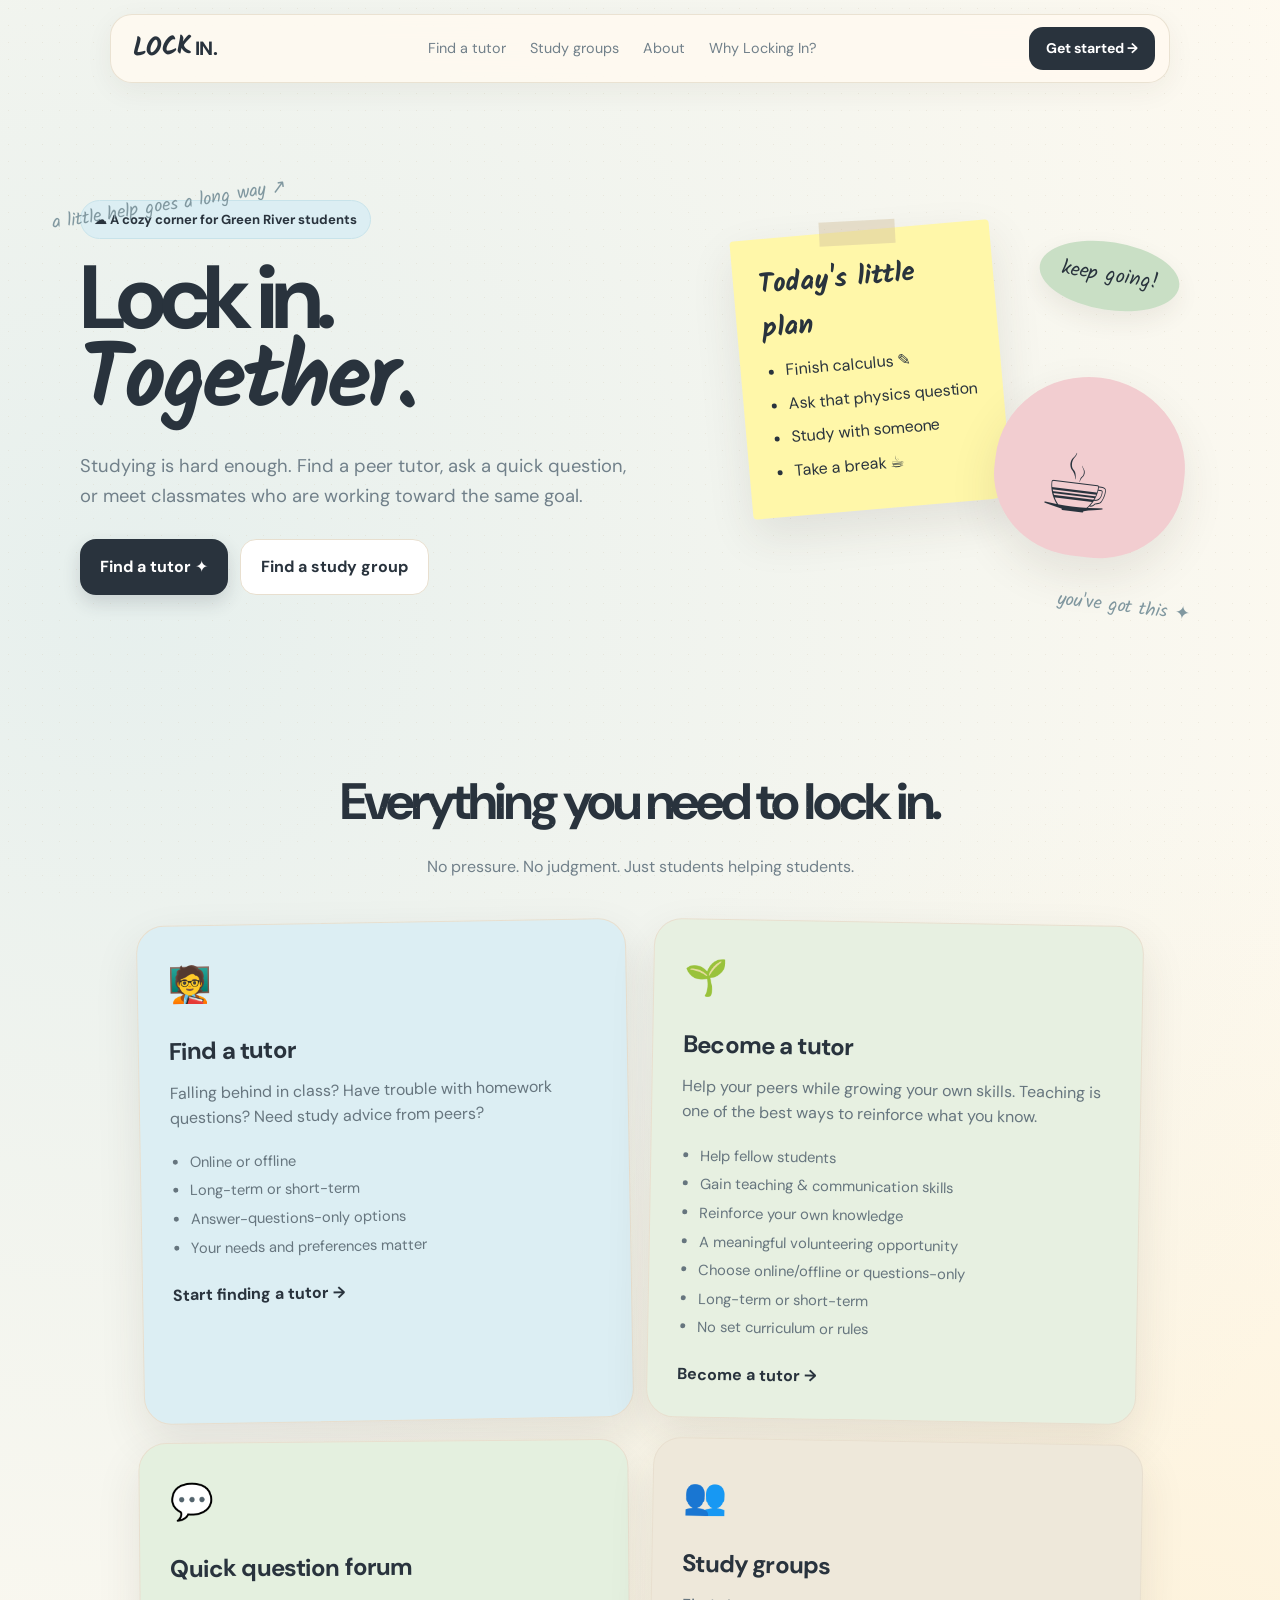
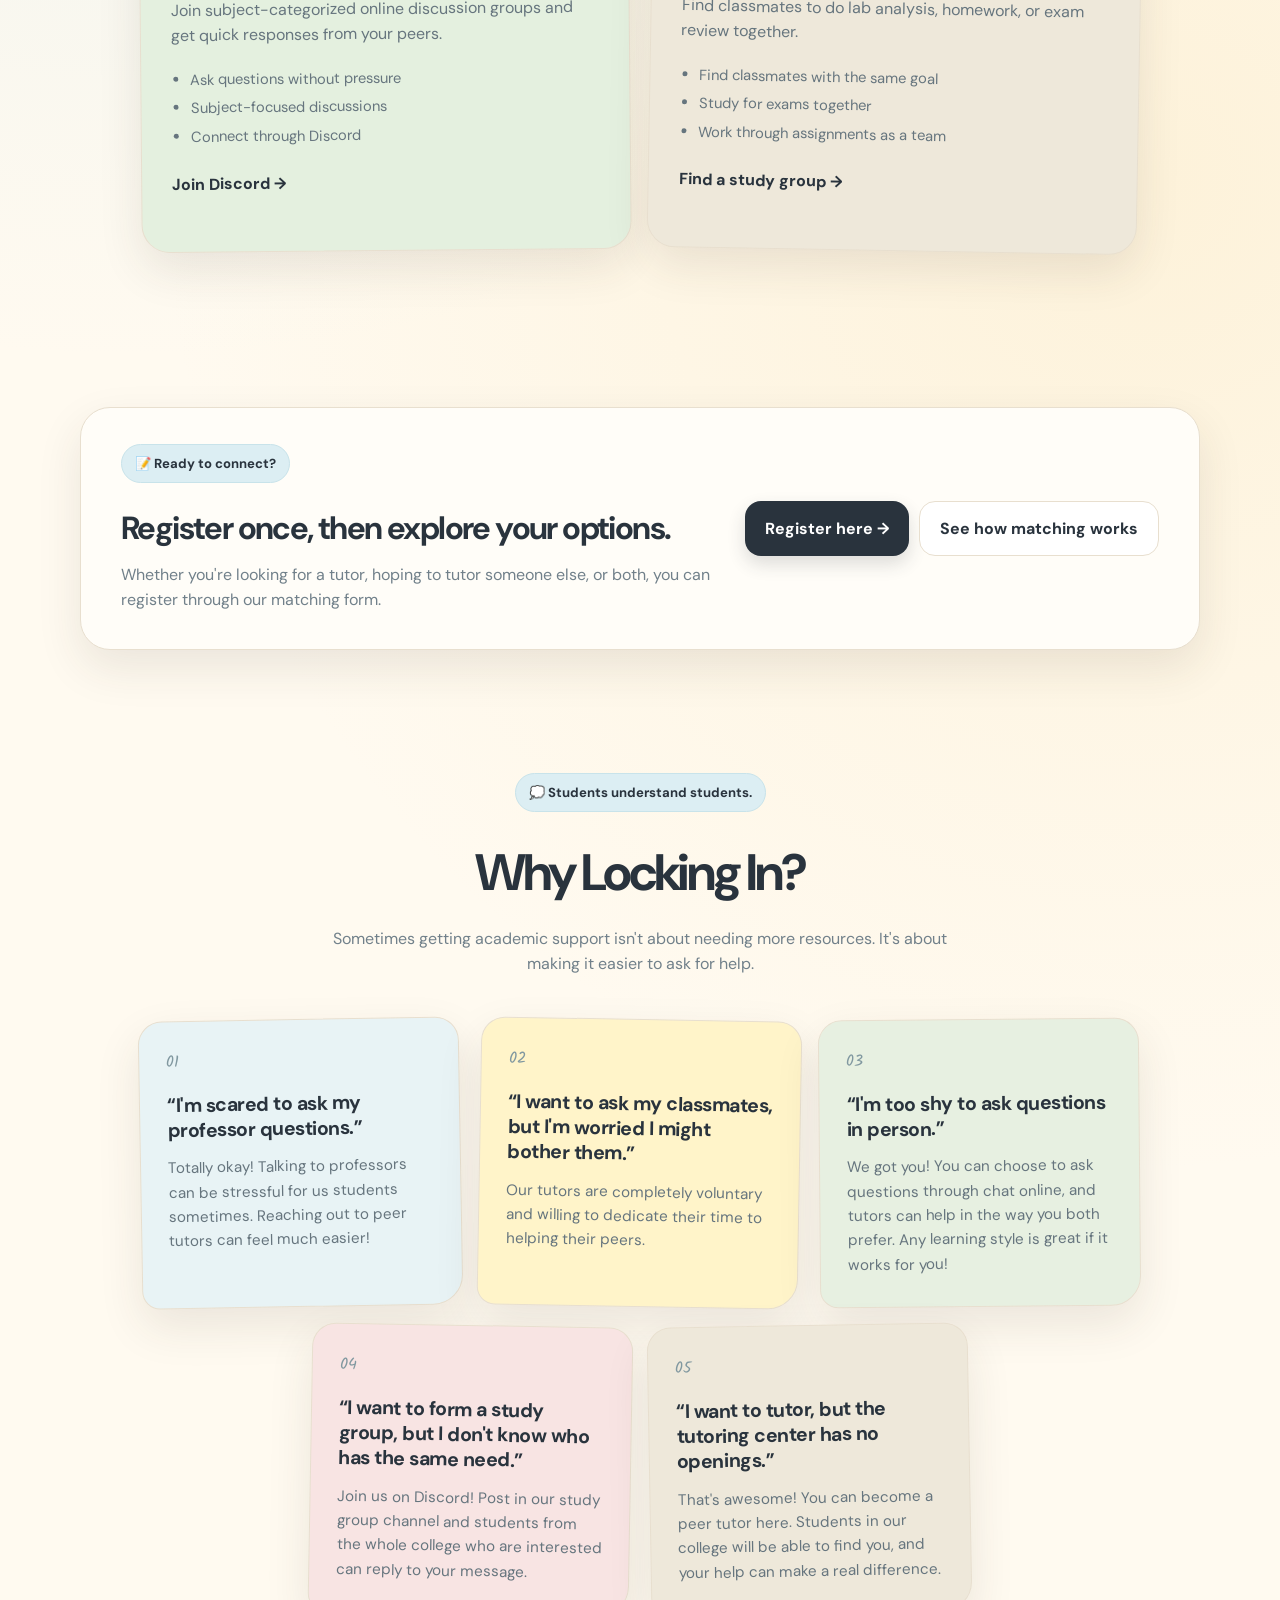
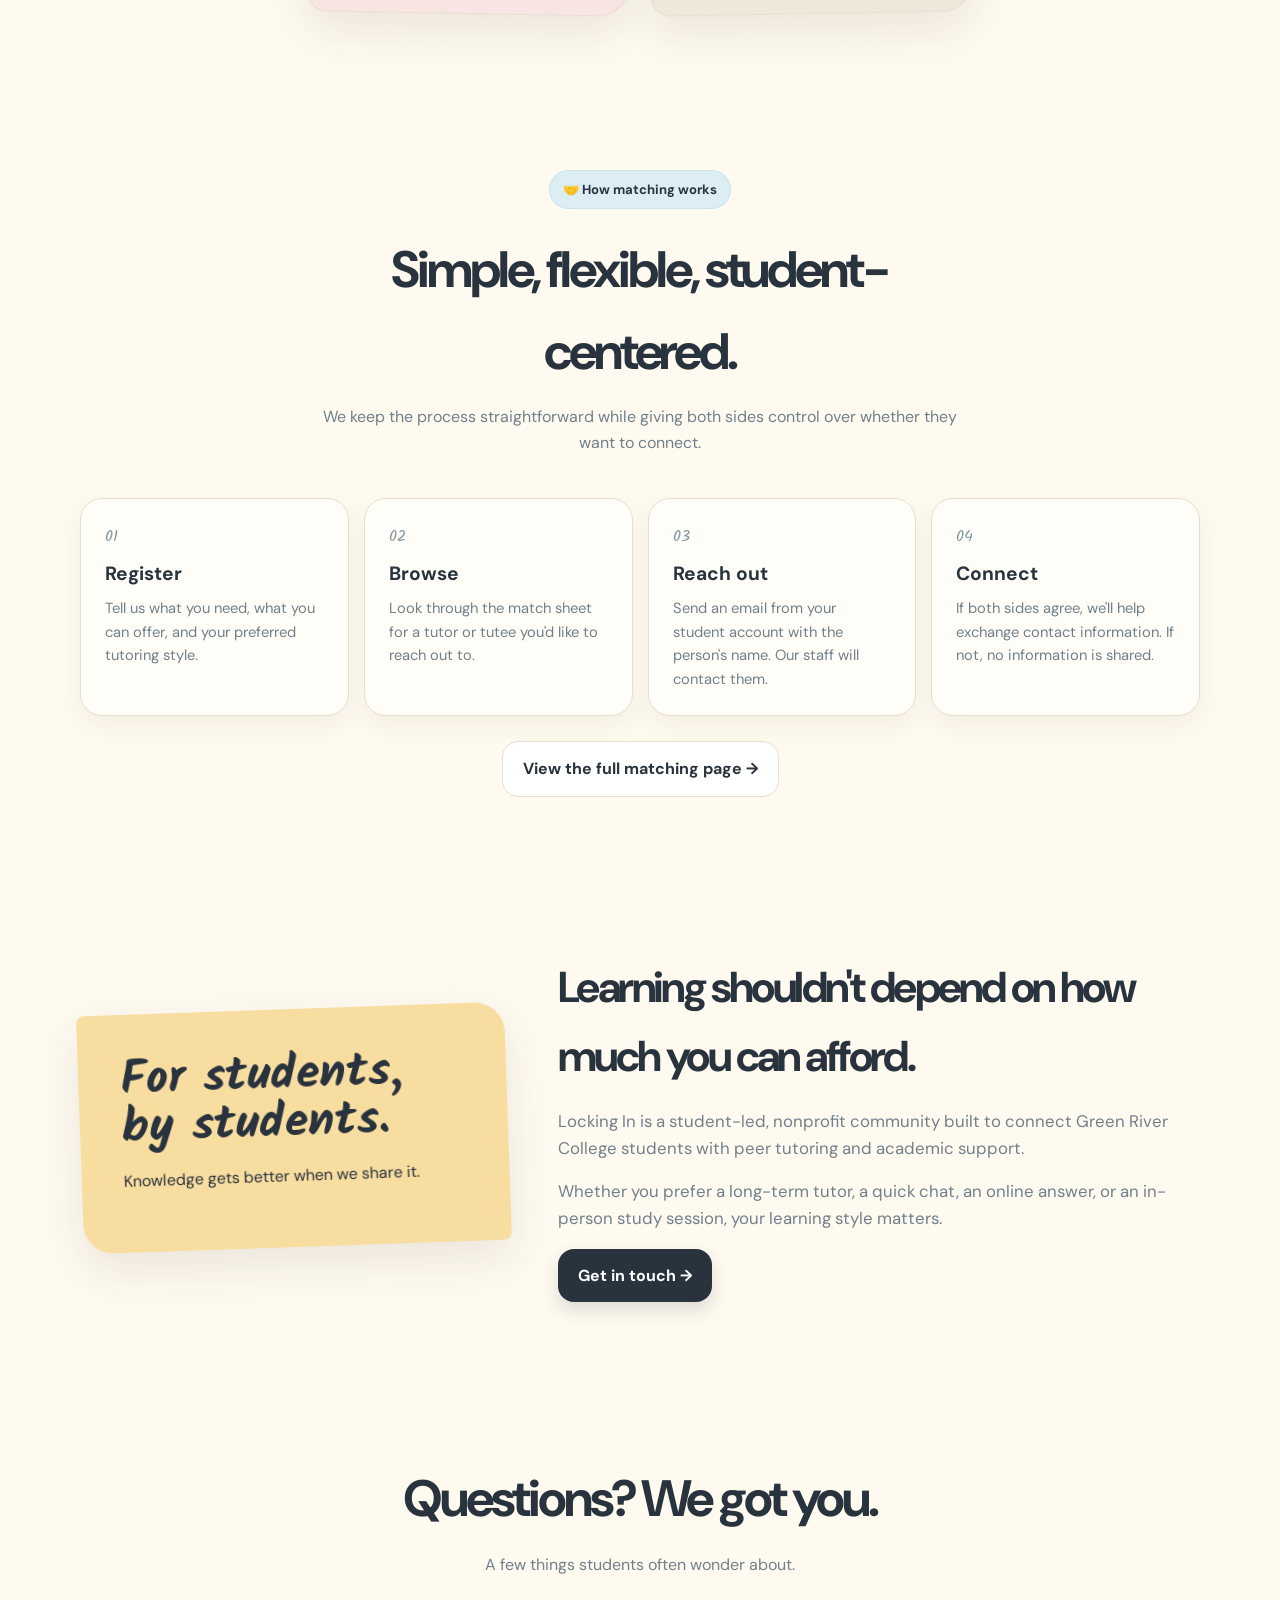
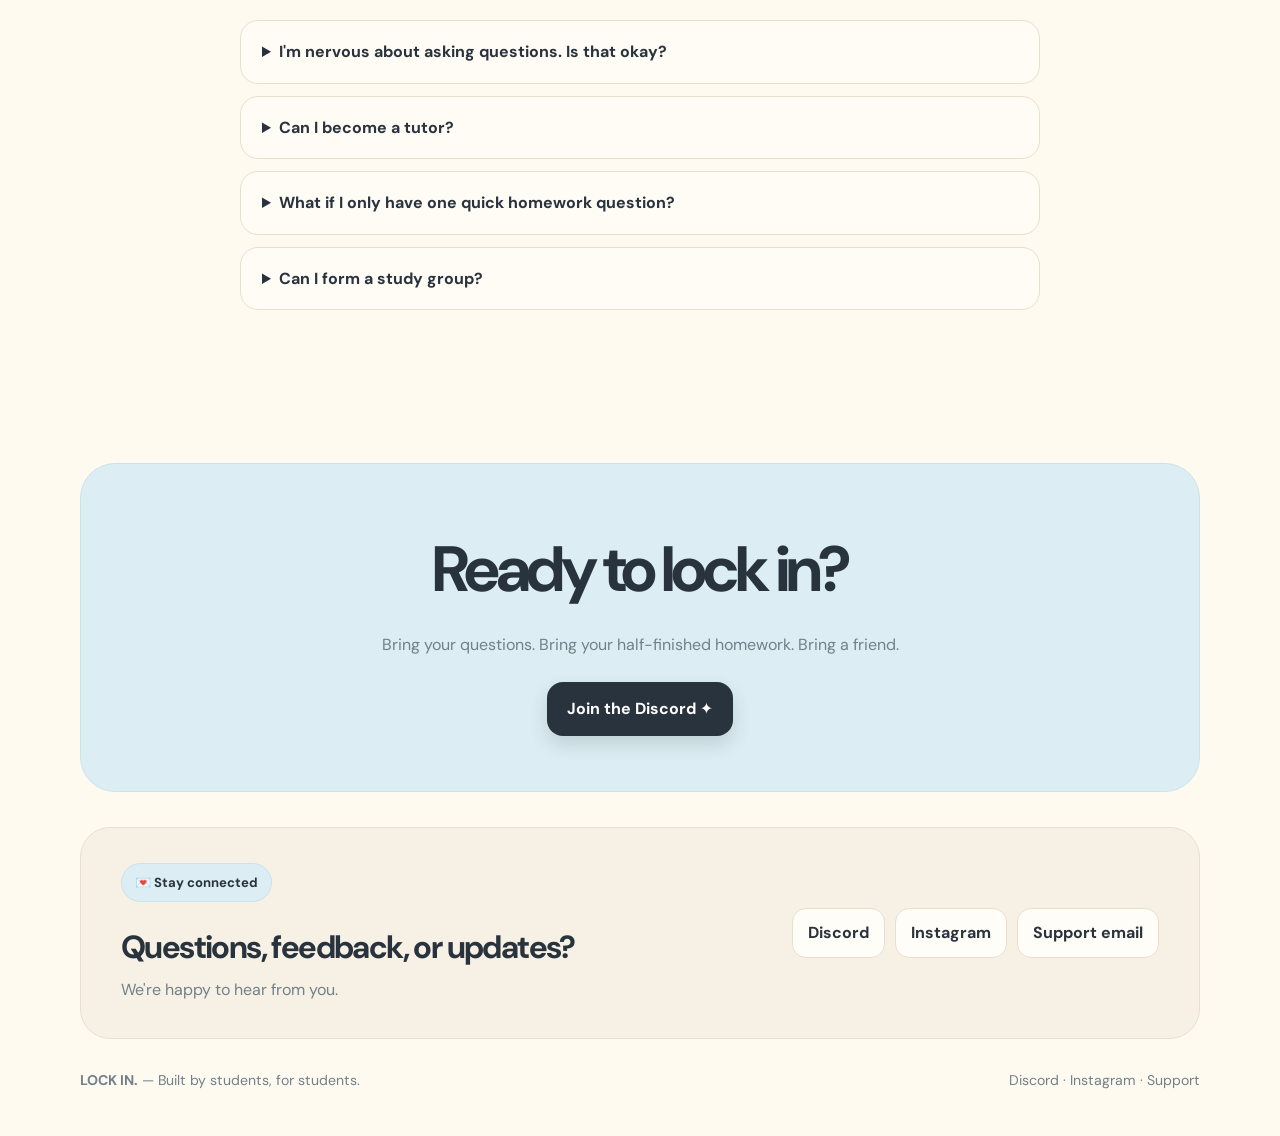
==== index.html @ 9bdd6322 "moved files to root" ====
<!DOCTYPE html>
<html lang="en">
<head>
<meta charset="UTF-8">
<meta name="viewport" content="width=device-width, initial-scale=1.0">
<title>Locking In — Cozy Study Space</title>
<style>
@import url('https://fonts.googleapis.com/css2?family=DM+Sans:wght@400;500;600;700&family=Kalam:wght@400;700&display=swap');

:root{
  --paper:#fffaf0;
  --paper2:#f7f1e5;
  --ink:#29333d;
  --muted:#71808a;
  --blue:#b9dce8;
  --blue2:#dceef3;
  --yellow:#f8dda0;
  --green:#c9dfc5;
  --pink:#f2cdd0;
  --line:#e8dfcf;
  --shadow:0 18px 45px rgba(62,53,39,.10);
  --radius:28px;
}
*{box-sizing:border-box}
html{scroll-behavior:smooth}
body{
  margin:0;
  color:var(--ink);
  font-family:"DM Sans",system-ui,sans-serif;
  background:
    radial-gradient(circle at 10% 10%,rgba(185,220,232,.35),transparent 25%),
    radial-gradient(circle at 90% 30%,rgba(248,221,160,.28),transparent 23%),
    var(--paper);
  line-height:1.6;
}
body:before{
  content:"";
  position:fixed;inset:0;pointer-events:none;opacity:.28;
  background-image:radial-gradient(#cfc3ae .7px,transparent .7px);
  background-size:17px 17px;
}
a{text-decoration:none;color:inherit}
.container{width:min(1120px,calc(100% - 40px));margin:auto}
nav{
  position:sticky;top:14px;z-index:20;
  width:min(1060px,calc(100% - 28px));margin:14px auto 0;
  padding:12px 14px 12px 22px;
  display:flex;align-items:center;justify-content:space-between;
  background:rgba(255,250,240,.86);backdrop-filter:blur(14px);
  border:1px solid rgba(232,223,207,.9);border-radius:22px;
  box-shadow:0 8px 28px rgba(62,53,39,.06);
}
.logo{font-weight:800;letter-spacing:-.04em;font-size:1.2rem}
.logo span{display:inline-block;transform:rotate(-2deg);font-family:Kalam,cursive;font-size:1.35em}
.navlinks{display:flex;gap:24px;font-size:.9rem;color:var(--muted)}
.navlinks a:hover{color:var(--ink)}
.navbtn{
  background:var(--ink);color:white;padding:10px 17px;border-radius:14px;
  font-weight:700;font-size:.88rem;
}
.hero{padding:105px 0 75px;position:relative}
.hero-grid{display:grid;grid-template-columns:1.05fr .95fr;gap:70px;align-items:center}
.kicker{
  display:inline-flex;gap:8px;align-items:center;
  padding:8px 13px;background:var(--blue2);border:1px solid #c8e3ea;
  border-radius:999px;font-size:.82rem;font-weight:700;margin-bottom:20px;
}
h1{
  margin:0;font-size:clamp(3.6rem,7vw,6.5rem);line-height:.88;
  letter-spacing:-.075em;
}
h1 .scribble{font-family:Kalam,cursive;font-weight:700;letter-spacing:-.04em}
.hero p{font-size:1.15rem;color:var(--muted);max-width:590px;margin:28px 0}
.actions{display:flex;gap:12px;flex-wrap:wrap}
.primary,.secondary{
  padding:14px 20px;border-radius:16px;font-weight:700;display:inline-flex;align-items:center;gap:8px;
}
.primary{background:var(--ink);color:white;box-shadow:0 8px 18px rgba(41,51,61,.16)}
.secondary{background:white;border:1px solid var(--line)}
.doodle{
  position:absolute;font-family:Kalam,cursive;color:#8198a0;font-size:1.15rem;
}
.d1{left:4%;top:18%;transform:rotate(-9deg)}
.d2{right:7%;bottom:10%;transform:rotate(7deg)}
.desk{position:relative;min-height:420px}
.note{
  position:absolute;padding:25px;background:#fff7a9;width:260px;
  box-shadow:var(--shadow);border-radius:4px 4px 20px 4px;
  transform:rotate(-5deg);left:8%;top:10%;
}
.note h3{font-family:Kalam,cursive;font-size:1.7rem;margin:0 0 8px}
.note ul{padding-left:20px;margin:0}
.note li{margin:8px 0}
.tape{position:absolute;width:76px;height:24px;background:rgba(210,194,157,.45);top:-10px;left:90px;transform:rotate(2deg)}
.coffee{
  position:absolute;right:3%;bottom:12%;width:190px;height:180px;
  background:var(--pink);border-radius:50% 50% 45% 45%;
  transform:rotate(7deg);box-shadow:var(--shadow);
}
.coffee:before{content:"☕";position:absolute;font-size:5rem;left:48px;top:45px}
.sticker{
  position:absolute;right:4%;top:13%;background:var(--green);
  padding:18px 22px;border-radius:50%;font-family:Kalam,cursive;font-size:1.25rem;
  transform:rotate(9deg);box-shadow:0 10px 25px rgba(62,53,39,.08)
}
.section{padding:78px 0}
.section-head{text-align:center;max-width:650px;margin:0 auto 42px}
.section-head h2{font-size:clamp(2.2rem,4vw,3.4rem);letter-spacing:-.06em;margin:0 0 12px}
.section-head p{color:var(--muted);margin:0}
.cards{display:grid;grid-template-columns:repeat(3,1fr);gap:20px}
.card{
  padding:30px;min-height:280px;border:1px solid var(--line);
  border-radius:var(--radius);box-shadow:var(--shadow);
  transition:.25s transform,.25s box-shadow;background:#fffdf8;
  position:relative;overflow:hidden;
}
.card:hover{transform:translateY(-7px) rotate(-.4deg);box-shadow:0 25px 55px rgba(62,53,39,.14)}
.card:nth-child(1){background:var(--blue2);transform:rotate(-1deg)}
.card:nth-child(2){background:#fff4c9;transform:rotate(1deg)}
.card:nth-child(3){background:#e4f0df;transform:rotate(-.5deg)}
.icon{font-size:2.2rem;margin-bottom:20px}
.card h3{font-size:1.5rem;margin:0 0 9px;letter-spacing:-.035em}
.card p{color:#66757e;margin:0 0 20px}
.card a{font-weight:700}
.question{
  background:#fffdf8;border:1px solid var(--line);border-radius:30px;
  padding:42px;box-shadow:var(--shadow);position:relative;
}
.question:after{
  content:"";position:absolute;right:35px;top:-18px;width:105px;height:34px;
  background:rgba(210,194,157,.45);transform:rotate(6deg)
}
.question h2{font-size:2.2rem;letter-spacing:-.05em;margin:0 0 8px}
.question p{color:var(--muted)}
.inputrow{display:flex;gap:10px;margin-top:24px}
.inputrow input{
  flex:1;border:1px solid var(--line);border-radius:15px;padding:15px 17px;
  font:inherit;background:#fffaf0;outline:none;
}
.inputrow input:focus{border-color:#a9cbd5}
.inputrow button{border:0;border-radius:15px;padding:0 20px;background:var(--ink);color:white;font-weight:700;font:inherit}
.about{display:grid;grid-template-columns:.8fr 1.2fr;gap:50px;align-items:center}
.about-paper{
  background:var(--yellow);padding:42px;border-radius:8px 30px 8px 30px;
  transform:rotate(-2deg);box-shadow:var(--shadow)
}
.about-paper h2{font-family:Kalam,cursive;font-size:3rem;line-height:1;margin:0 0 16px}
.about-text h2{font-size:2.7rem;letter-spacing:-.06em;margin:0 0 16px}
.about-text p{color:var(--muted);font-size:1.05rem}
.faq{display:grid;gap:12px;max-width:800px;margin:auto}
details{
  background:rgba(255,253,248,.8);border:1px solid var(--line);border-radius:18px;padding:18px 21px;
}
summary{cursor:pointer;font-weight:700}
details p{color:var(--muted);margin:12px 0 2px}
.cta{
  margin:75px auto 35px;padding:55px 30px;text-align:center;
  background:var(--blue2);border:1px solid #c8e3ea;border-radius:35px;
  position:relative;overflow:hidden;
}
.cta h2{font-size:clamp(2.4rem,5vw,4rem);letter-spacing:-.065em;margin:0 0 10px}
.cta p{color:var(--muted);margin:0 auto 25px}
footer{padding:30px 0 45px;color:var(--muted);font-size:.88rem;display:flex;justify-content:space-between}
@media(max-width:800px){
  .navlinks{display:none}.hero{padding-top:70px}.hero-grid,.about{grid-template-columns:1fr;gap:35px}
  .desk{min-height:350px}.cards{grid-template-columns:1fr}.section{padding:55px 0}
  .inputrow{flex-direction:column}.inputrow button{height:50px}
  footer{flex-direction:column;gap:10px}
}
</style>

<style id="why-locking-in-styles">
.why-section{padding-top:45px}
.why-grid{
  display:grid;
  grid-template-columns:repeat(6,1fr);
  gap:18px;
  max-width:1000px;
  margin:auto;
}
.why-card{
  grid-column:span 2;
  position:relative;
  padding:28px 27px 30px;
  min-height:245px;
  background:#fffdf8;
  border:1px solid var(--line);
  border-radius:24px 24px 30px 18px;
  box-shadow:var(--shadow);
  transition:transform .25s ease,box-shadow .25s ease;
}
.why-card:nth-child(1){background:#e8f3f5;transform:rotate(-1deg)}
.why-card:nth-child(2){background:#fff4c9;transform:rotate(1deg)}
.why-card:nth-child(3){background:#e7f0e1;transform:rotate(-.5deg)}
.why-card:nth-child(4){
  grid-column:2 / span 2;
  background:#f8e4e3;
  transform:rotate(1deg)
}
.why-card:nth-child(5){
  background:#eee8da;
  transform:rotate(-1deg)
}
.why-card:hover{
  transform:translateY(-7px) rotate(0deg);
  box-shadow:0 25px 55px rgba(62,53,39,.14);
}
.why-number{
  font-family:Kalam,cursive;
  color:#8198a0;
  font-size:1rem;
  margin-bottom:17px;
}
.why-card h3{
  font-size:1.22rem;
  line-height:1.3;
  letter-spacing:-.025em;
  margin:0 0 13px;
}
.why-card p{
  color:#66757e;
  margin:0;
  font-size:.95rem;
}
@media(max-width:800px){
  .why-grid{display:grid;grid-template-columns:1fr}
  .why-card,.why-card:nth-child(4),.why-card:nth-child(5){
    grid-column:auto;
  }
}
</style>


<style id="expanded-locking-in-styles">
.functions-grid{grid-template-columns:repeat(2,1fr);max-width:1000px;margin:auto}
.functions-grid .card{min-height:410px}
.functions-grid .card:nth-child(4){background:#eee8da;transform:rotate(1deg)}
.functions-grid .card:nth-child(4):hover{transform:translateY(-7px) rotate(0deg)}
.tutor-card{background:#e7f0e1!important}
.mini-list{padding-left:19px;margin:0 0 22px;color:#66757e;font-size:.92rem}
.mini-list li{margin:5px 0}
.registration-card{
  display:flex;align-items:center;justify-content:space-between;gap:35px;
  padding:36px 40px;background:#fffdf8;border:1px solid var(--line);
  border-radius:30px;box-shadow:var(--shadow)
}
.registration-card h2{font-size:2rem;letter-spacing:-.05em;margin:0 0 7px}
.registration-card p{color:var(--muted);margin:0;max-width:620px}
.registration-actions{display:flex;gap:10px;flex-wrap:wrap;flex-shrink:0}
.process-grid{display:grid;grid-template-columns:repeat(4,1fr);gap:15px}
.process-step{
  background:#fffdf8;border:1px solid var(--line);border-radius:22px;
  padding:24px;box-shadow:0 10px 25px rgba(62,53,39,.06)
}
.process-step span{font-family:Kalam,cursive;color:#8198a0}
.process-step h3{margin:10px 0 7px;font-size:1.2rem}
.process-step p{margin:0;color:var(--muted);font-size:.92rem}
.process-link{text-align:center;margin-top:25px}
.contact-strip{
  display:flex;align-items:center;justify-content:space-between;gap:25px;
  padding:35px 40px;background:#f7f1e5;border:1px solid var(--line);
  border-radius:30px
}
.contact-strip h2{margin:0 0 4px;font-size:2rem;letter-spacing:-.05em}
.contact-strip p{margin:0;color:var(--muted)}
.contact-links{display:flex;gap:10px;flex-wrap:wrap}
.contact-links a{
  padding:11px 15px;border:1px solid var(--line);border-radius:14px;
  background:#fffdf8;font-weight:700
}
footer a:hover,.contact-links a:hover{color:#587681}
@media(max-width:800px){
  .functions-grid{grid-template-columns:1fr}
  .registration-card,.contact-strip{flex-direction:column;align-items:flex-start}
  .process-grid{grid-template-columns:1fr 1fr}
}
@media(max-width:520px){
  .process-grid{grid-template-columns:1fr}
}
</style>

</head>
<body>

<nav>
  <a class="logo" href="#"><span>LOCK</span> IN.</a>
  <div class="navlinks">
    <a href="match_new.html">Find a tutor</a>
    <a href="#groups">Study groups</a>
    <a href="#about">About</a>
    <a href="#why">Why Locking In?</a>
  </div>
  <a class="navbtn" href="#start">Get started →</a>
</nav>

<main>
<section class="hero">
  <span class="doodle d1">a little help goes a long way ↗</span>
  <span class="doodle d2">you've got this ✦</span>
  <div class="container hero-grid">
    <div>
      <div class="kicker">☁️ A cozy corner for Green River students</div>
      <h1>Lock in.<br><span class="scribble">Together.</span></h1>
      <p>Studying is hard enough. Find a peer tutor, ask a quick question, or meet classmates who are working toward the same goal.</p>
      <div class="actions" id="start">
        <a class="primary" href="#find">Find a tutor ✦</a>
        <a class="secondary" href="#groups">Find a study group</a>
      </div>
    </div>
    <div class="desk" aria-hidden="true">
      <div class="note">
        <div class="tape"></div>
        <h3>Today's little plan</h3>
        <ul>
          <li>Finish calculus ✎</li>
          <li>Ask that physics question</li>
          <li>Study with someone</li>
          <li>Take a break ☕</li>
        </ul>
      </div>
      <div class="sticker">keep going!</div>
      <div class="coffee"></div>
    </div>
  </div>
</section>

<section class="section" id="find">
  <div class="container">
    <div class="section-head">
      <h2>Everything you need to <span class="scribble">lock in.</span></h2>
      <p>No pressure. No judgment. Just students helping students.</p>
    </div>
    <div class="cards functions-grid">
      <article class="card">
        <div class="icon">🧑‍🏫</div>
        <h3>Find a tutor</h3>
        <p>Falling behind in class? Have trouble with homework questions? Need study advice from peers?</p>
        <ul class="mini-list">
          <li>Online or offline</li>
          <li>Long-term or short-term</li>
          <li>Answer-questions-only options</li>
          <li>Your needs and preferences matter</li>
        </ul>
        <a href="match_new.html">Start finding a tutor →</a>
      </article>

      <article class="card tutor-card">
        <div class="icon">🌱</div>
        <h3>Become a tutor</h3>
        <p>Help your peers while growing your own skills. Teaching is one of the best ways to reinforce what you know.</p>
        <ul class="mini-list">
          <li>Help fellow students</li>
          <li>Gain teaching & communication skills</li>
          <li>Reinforce your own knowledge</li>
          <li>A meaningful volunteering opportunity</li>
          <li>Choose online/offline or questions-only</li>
          <li>Long-term or short-term</li>
          <li>No set curriculum or rules</li>
        </ul>
        <a href="match_new.html">Become a tutor →</a>
      </article>

      <article class="card" id="forum">
        <div class="icon">💬</div>
        <h3>Quick question forum</h3>
        <p>Join subject-categorized online discussion groups and get quick responses from your peers.</p>
        <ul class="mini-list">
          <li>Ask questions without pressure</li>
          <li>Subject-focused discussions</li>
          <li>Connect through Discord</li>
        </ul>
        <a href="https://discord.gg/nTNX9pep7" target="_blank" rel="noopener noreferrer">Join Discord →</a>
      </article>

      <article class="card" id="groups">
        <div class="icon">👥</div>
        <h3>Study groups</h3>
        <p>Find classmates to do lab analysis, homework, or exam review together.</p>
        <ul class="mini-list">
          <li>Find classmates with the same goal</li>
          <li>Study for exams together</li>
          <li>Work through assignments as a team</li>
        </ul>
        <a href="https://discord.gg/nTNX9pep7" target="_blank" rel="noopener noreferrer">Find a study group →</a>
      </article>
    </div>
  </div>
</section>

<section class="section registration-section">
  <div class="container">
    <div class="registration-card">
      <div>
        <div class="kicker">📝 Ready to connect?</div>
        <h2>Register once, then explore your options.</h2>
        <p>Whether you're looking for a tutor, hoping to tutor someone else, or both, you can register through our matching form.</p>
      </div>
      <div class="registration-actions">
        <a class="primary" href="https://docs.google.com/forms/d/e/1FAIpQLSfHyDLLz7OoxUFqZuZju-emJJpOAn-7ZxkcCAtawxsUZliJYw/viewform?usp=header" target="_blank" rel="noopener noreferrer">Register here →</a>
        <a class="secondary" href="match_new.html">See how matching works</a>
      </div>
    </div>
  </div>
</section>

<section class="section why-section" id="why">
  <div class="container">
    <div class="section-head">
      <div class="kicker">💭 Students understand students.</div>
      <h2>Why <span class="scribble">Locking In?</span></h2>
      <p>Sometimes getting academic support isn't about needing more resources. It's about making it easier to ask for help.</p>
    </div>

    <div class="why-grid">
      <article class="why-card">
        <div class="why-number">01</div>
        <h3>“I'm scared to ask my professor questions.”</h3>
        <p>Totally okay! Talking to professors can be stressful for us students sometimes. Reaching out to peer tutors can feel much easier!</p>
      </article>

      <article class="why-card">
        <div class="why-number">02</div>
        <h3>“I want to ask my classmates, but I'm worried I might bother them.”</h3>
        <p>Our tutors are completely voluntary and willing to dedicate their time to helping their peers.</p>
      </article>

      <article class="why-card">
        <div class="why-number">03</div>
        <h3>“I'm too shy to ask questions in person.”</h3>
        <p>We got you! You can choose to ask questions through chat online, and tutors can help in the way you both prefer. Any learning style is great if it works for you!</p>
      </article>

      <article class="why-card">
        <div class="why-number">04</div>
        <h3>“I want to form a study group, but I don't know who has the same need.”</h3>
        <p>Join us on Discord! Post in our study group channel and students from the whole college who are interested can reply to your message.</p>
      </article>

      <article class="why-card">
        <div class="why-number">05</div>
        <h3>“I want to tutor, but the tutoring center has no openings.”</h3>
        <p>That's awesome! You can become a peer tutor here. Students in our college will be able to find you, and your help can make a real difference.</p>
      </article>
    </div>
  </div>
</section>

<section class="section process-section" id="matching">
  <div class="container">
    <div class="section-head">
      <div class="kicker">🤝 How matching works</div>
      <h2>Simple, flexible, student-centered.</h2>
      <p>We keep the process straightforward while giving both sides control over whether they want to connect.</p>
    </div>
    <div class="process-grid">
      <div class="process-step"><span>01</span><h3>Register</h3><p>Tell us what you need, what you can offer, and your preferred tutoring style.</p></div>
      <div class="process-step"><span>02</span><h3>Browse</h3><p>Look through the match sheet for a tutor or tutee you'd like to reach out to.</p></div>
      <div class="process-step"><span>03</span><h3>Reach out</h3><p>Send an email from your student account with the person's name. Our staff will contact them.</p></div>
      <div class="process-step"><span>04</span><h3>Connect</h3><p>If both sides agree, we'll help exchange contact information. If not, no information is shared.</p></div>
    </div>
    <div class="process-link"><a class="secondary" href="match_new.html">View the full matching page →</a></div>
  </div>
</section>

<section class="section" id="about">
  <div class="container about">
    <div class="about-paper">
      <h2>For students,<br>by students.</h2>
      <p>Knowledge gets better when we share it.</p>
    </div>
    <div class="about-text">
      <h2>Learning shouldn't depend on how much you can afford.</h2>
      <p>Locking In is a student-led, nonprofit community built to connect Green River College students with peer tutoring and academic support.</p>
      <p>Whether you prefer a long-term tutor, a quick chat, an online answer, or an in-person study session, your learning style matters.</p>
      <a class="primary" href="#contact">Get in touch →</a>
    </div>
  </div>
</section>

<section class="section" id="faq">
  <div class="container">
    <div class="section-head">
      <h2>Questions? We got you.</h2>
      <p>A few things students often wonder about.</p>
    </div>
    <div class="faq">
      <details><summary>I'm nervous about asking questions. Is that okay?</summary><p>Absolutely. You can choose the format that feels comfortable, including asking questions online.</p></details>
      <details><summary>Can I become a tutor?</summary><p>Yes! Peer tutoring is a great way to reinforce your own knowledge while helping another student.</p></details>
      <details><summary>What if I only have one quick homework question?</summary><p>That's exactly what the quick-question community is for. You don't need to commit to a long-term tutoring arrangement.</p></details>
      <details><summary>Can I form a study group?</summary><p>Yes. Join the community, post what you're studying, and find classmates who want to work together.</p></details>
    </div>
  </div>
</section>

<section class="container">
  <div class="cta">
    <h2>Ready to lock in?</h2>
    <p>Bring your questions. Bring your half-finished homework. Bring a friend.</p>
    <a class="primary" href="https://discord.gg/nTNX9pep7" target="_blank" rel="noopener noreferrer">Join the Discord ✦</a>
  </div>
</section>
</main>

<section class="container" id="contact">
  <div class="contact-strip">
    <div>
      <div class="kicker">💌 Stay connected</div>
      <h2>Questions, feedback, or updates?</h2>
      <p>We're happy to hear from you.</p>
    </div>
    <div class="contact-links">
      <a href="https://discord.gg/nTNX9pep7" target="_blank" rel="noopener noreferrer">Discord</a>
      <a href="https://www.instagram.com/lockingin.grc?igsh=MWtwNnF1YmJ5eG1uag%3D%3D&utm_source=qr" target="_blank" rel="noopener noreferrer">Instagram</a>
      <a href="mailto:wang.ziqi@student.greenriver.edu">Support email</a>
    </div>
  </div>
</section>

<footer class="container">
  <div><strong>LOCK IN.</strong> — Built by students, for students.</div>
  <div>
    <a href="https://discord.gg/nTNX9pep7" target="_blank" rel="noopener noreferrer">Discord</a>
    · <a href="https://www.instagram.com/lockingin.grc?igsh=MWtwNnF1YmJ5eG1uag%3D%3D&utm_source=qr" target="_blank" rel="noopener noreferrer">Instagram</a>
    · <a href="mailto:wang.ziqi@student.greenriver.edu">Support</a>
  </div>
</footer>

</body>
</html>
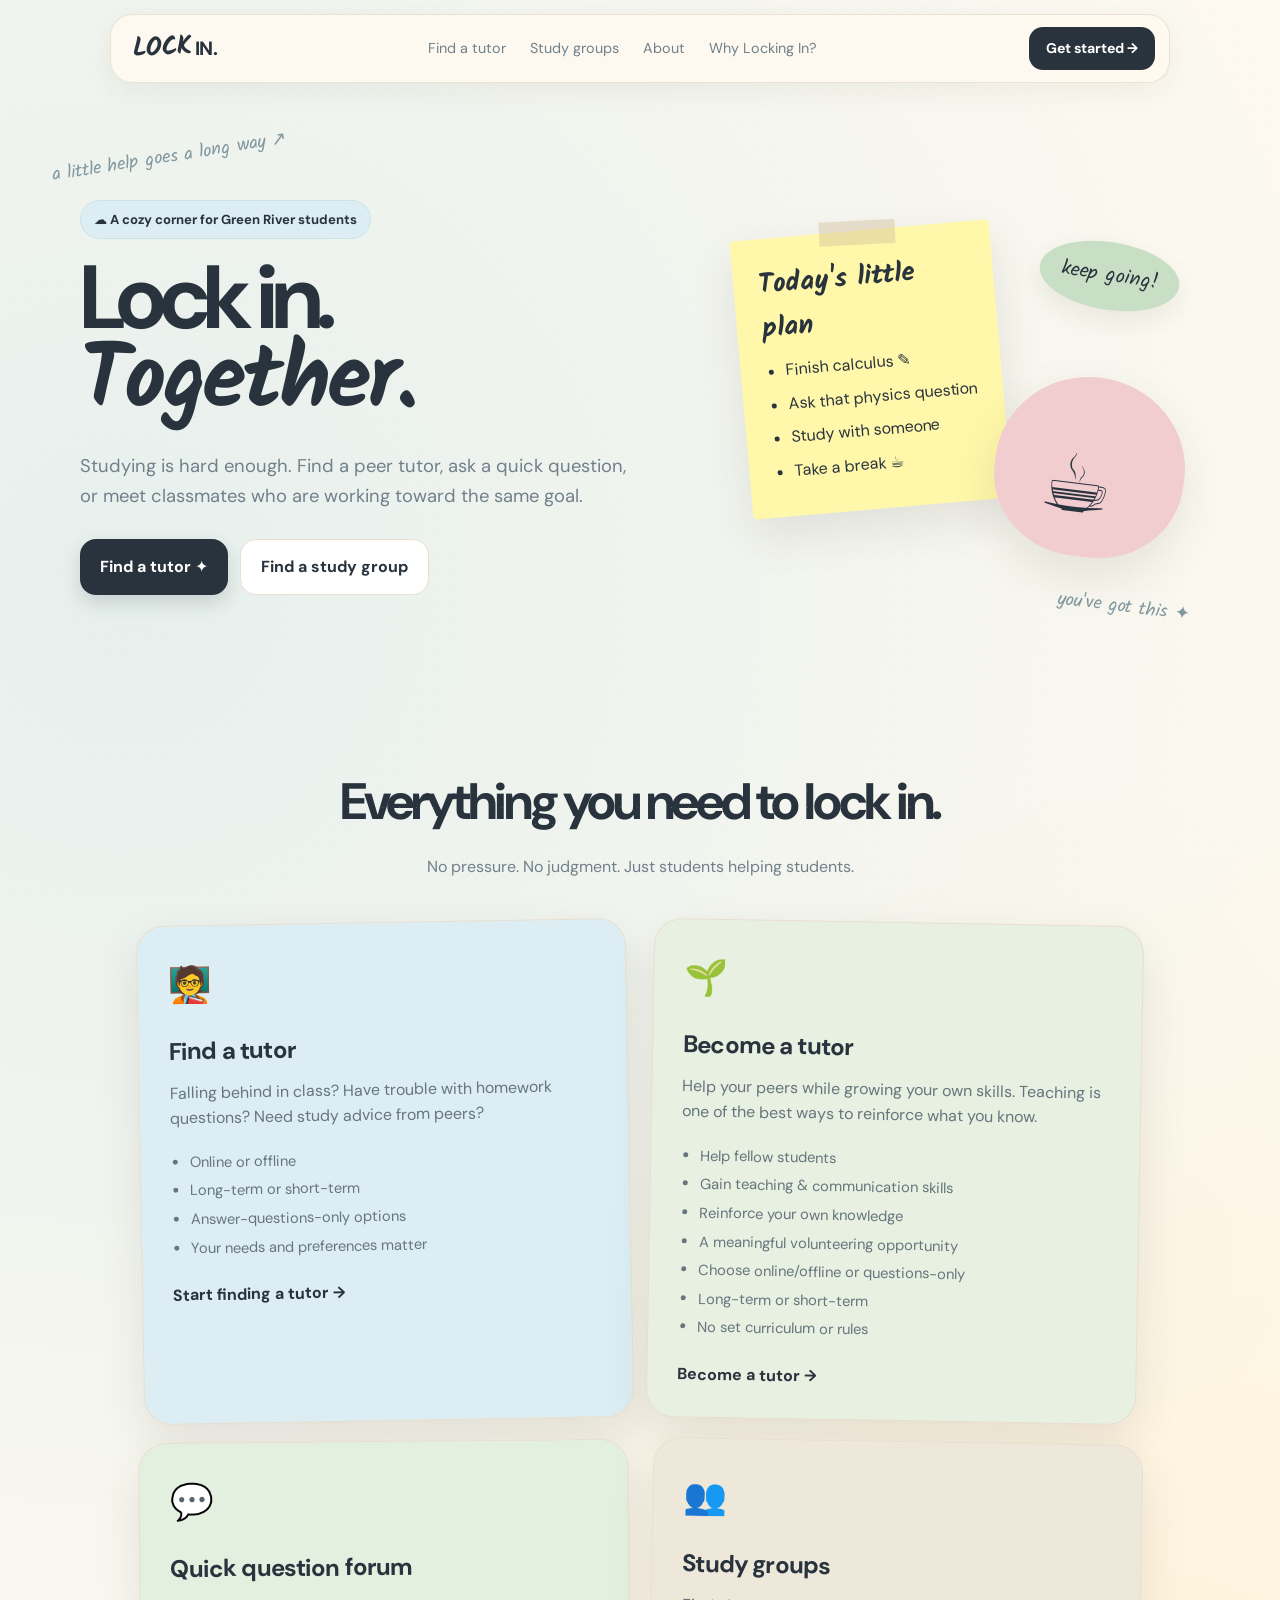
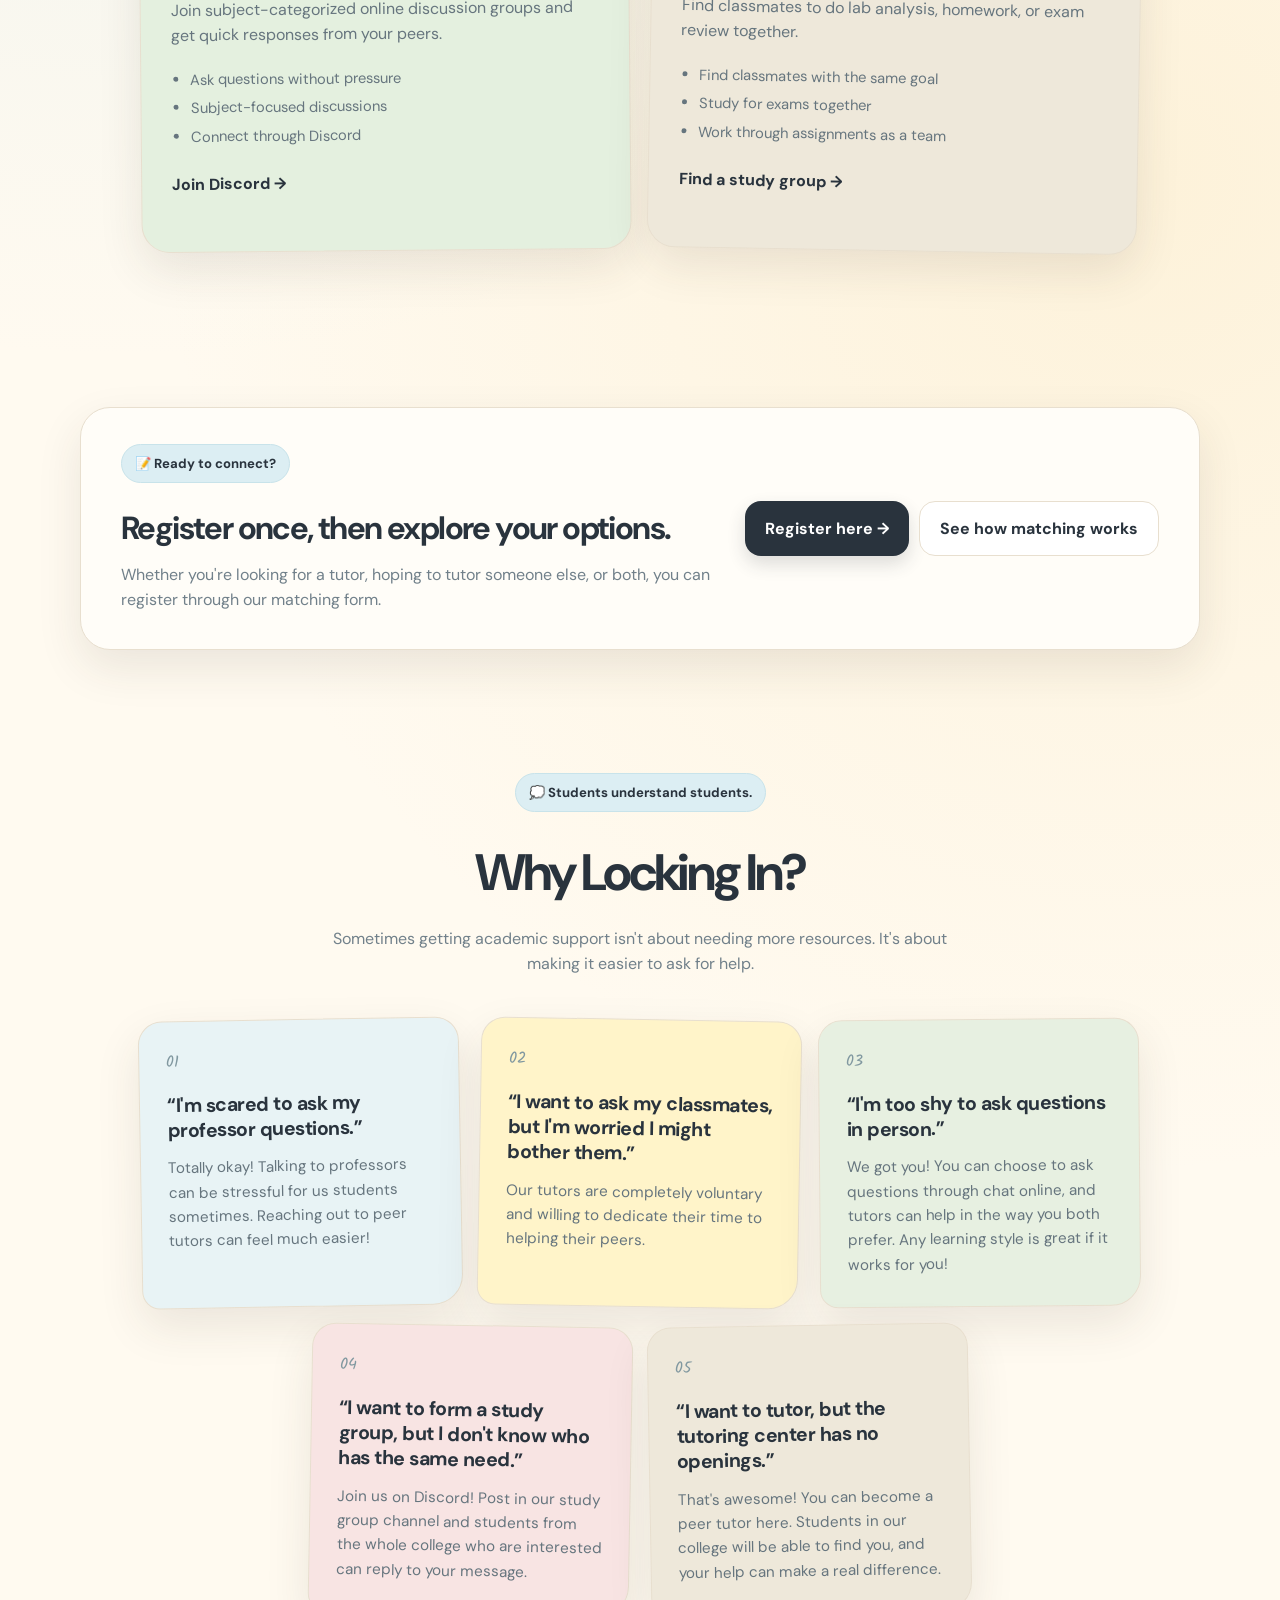
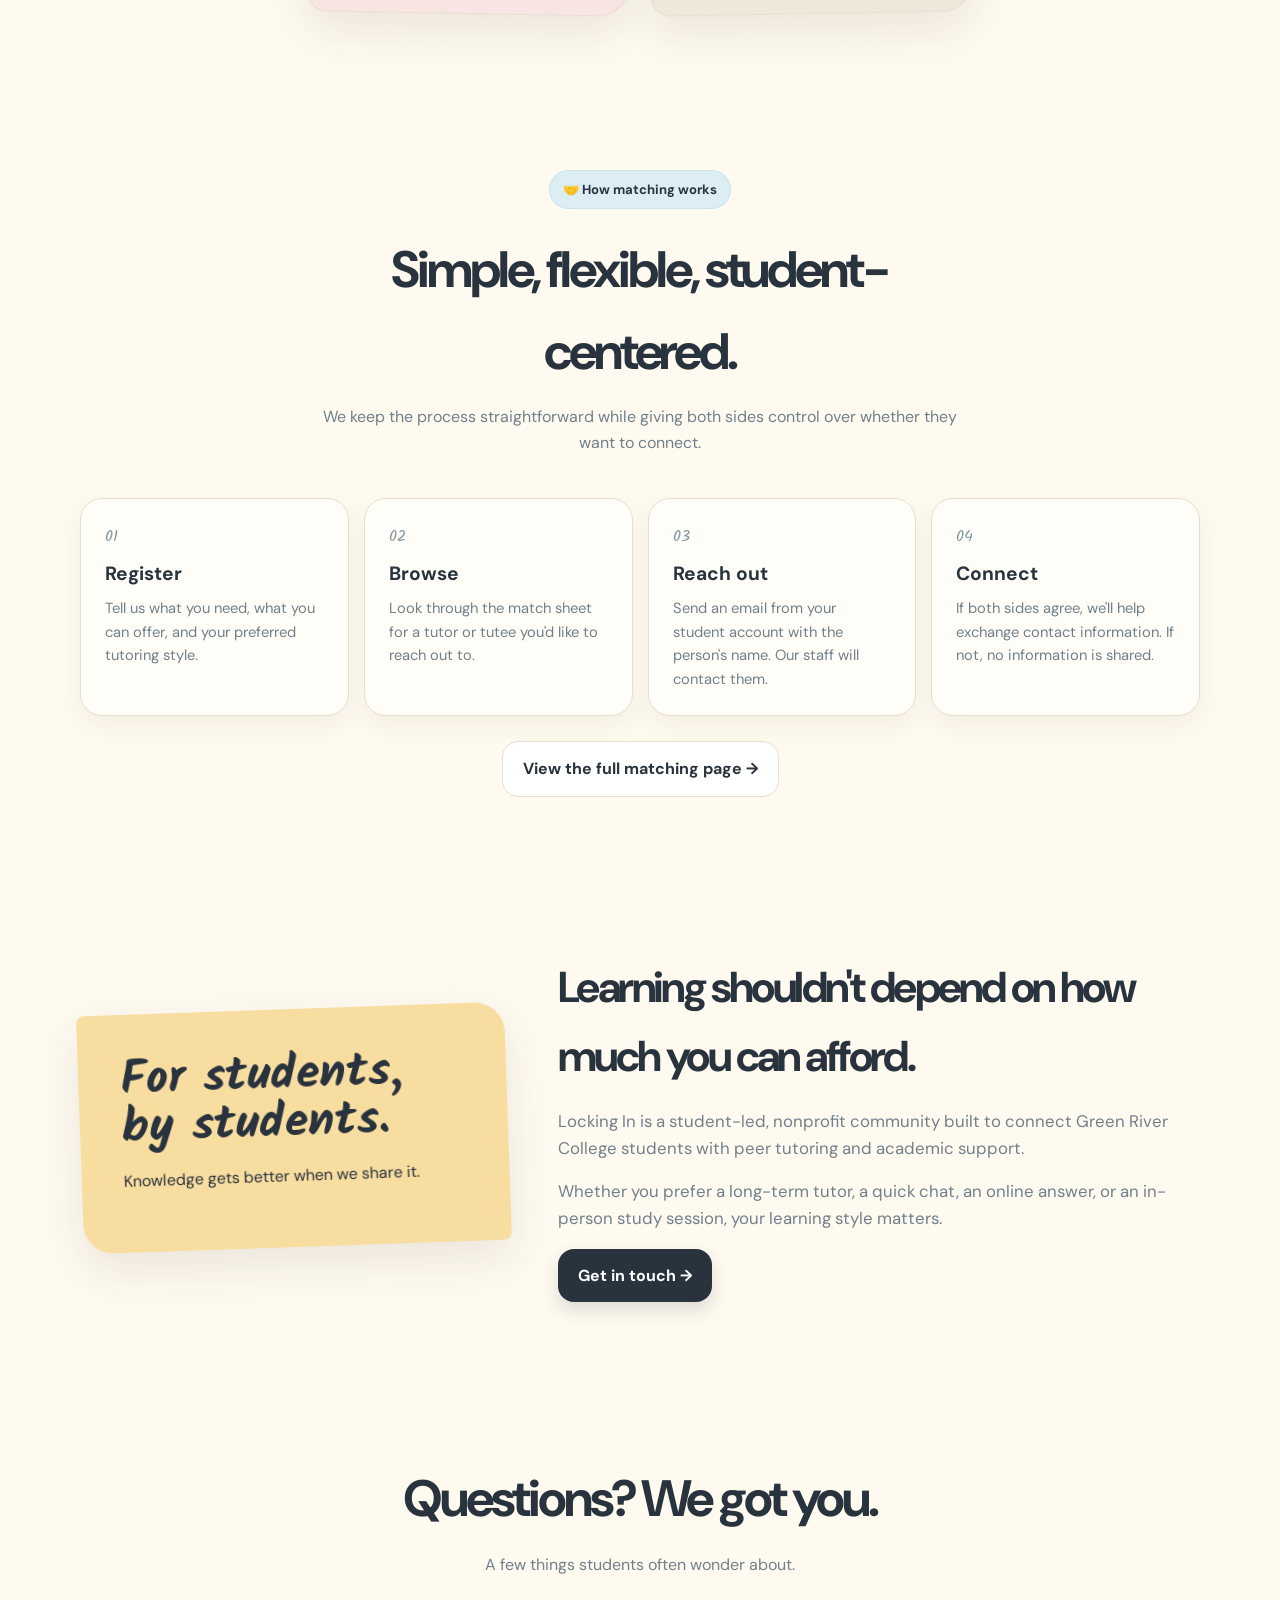
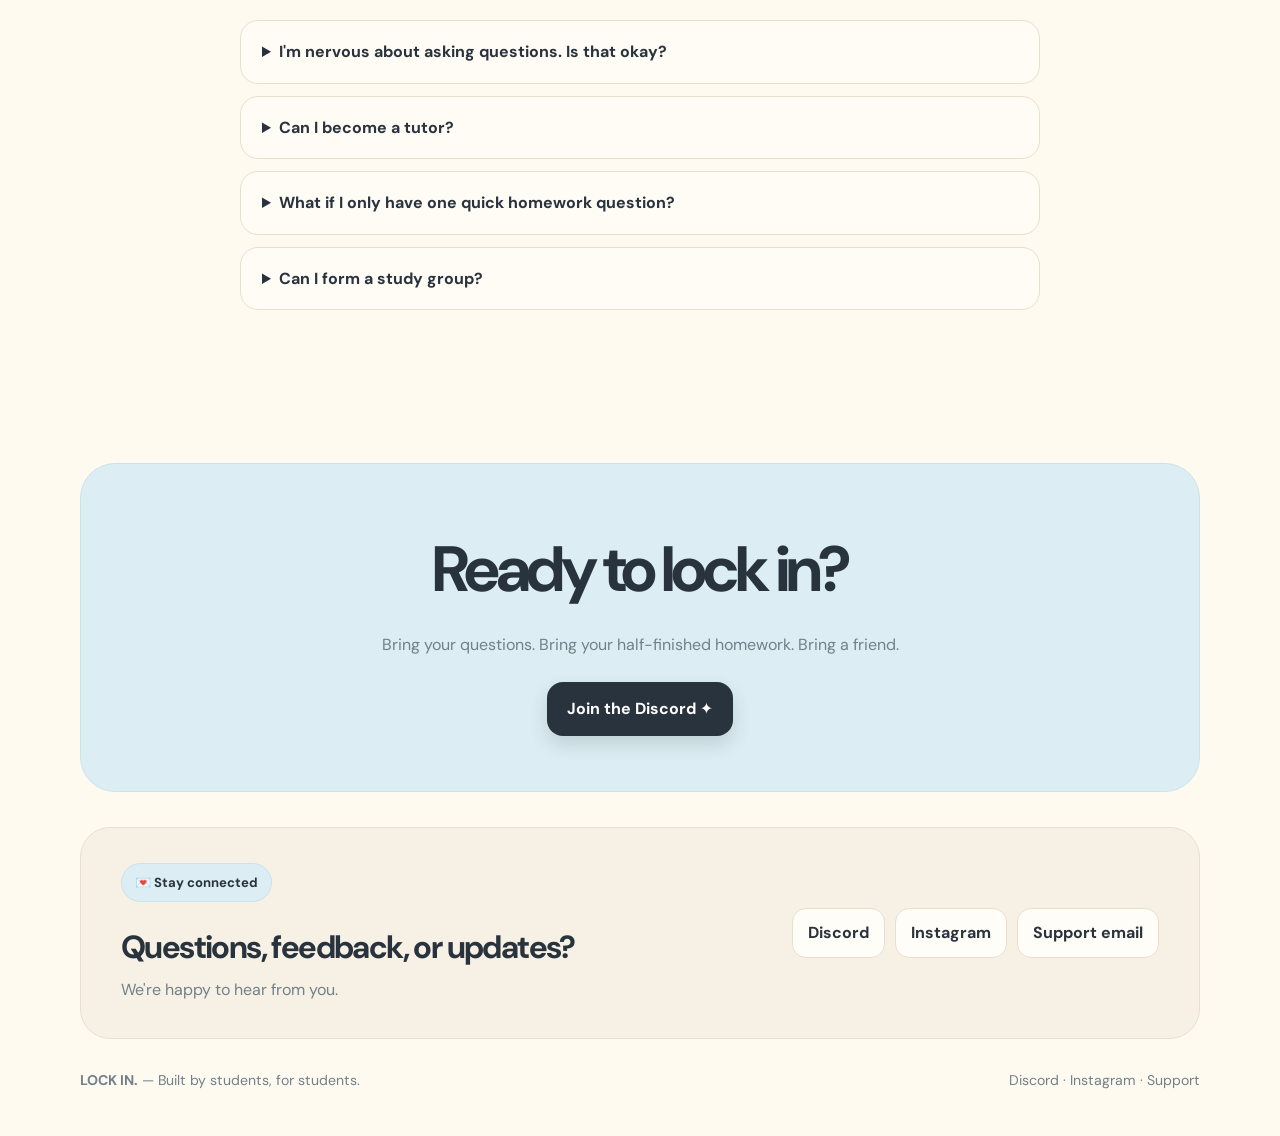
==== commit 2240b1e8: "adjusted text position" ====
--- a/index.html
+++ b/index.html
@@ -80,7 +80,7 @@
 .doodle{
   position:absolute;font-family:Kalam,cursive;color:#8198a0;font-size:1.15rem;
 }
-.d1{left:4%;top:18%;transform:rotate(-9deg)}
+.d1{left:4%;top:10%;transform:rotate(-9deg)}
 .d2{right:7%;bottom:10%;transform:rotate(7deg)}
 .desk{position:relative;min-height:420px}
 .note{
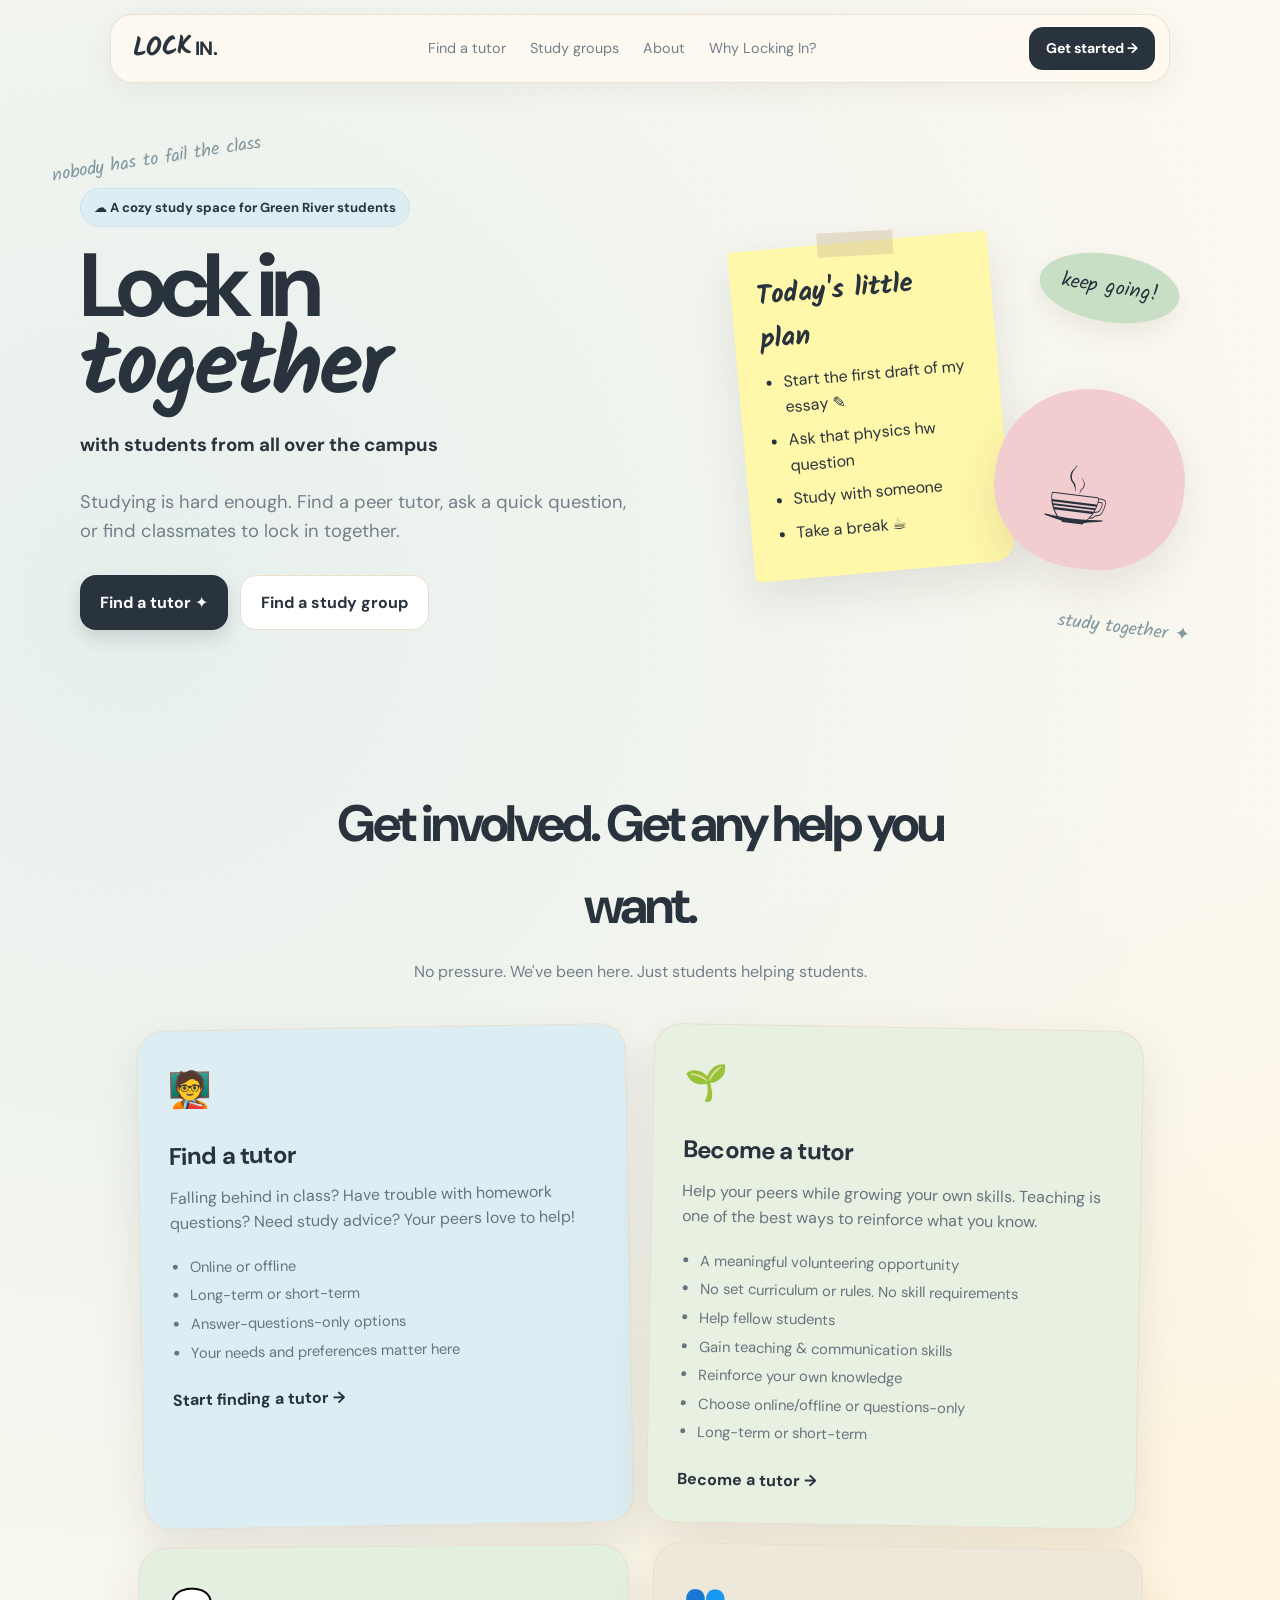
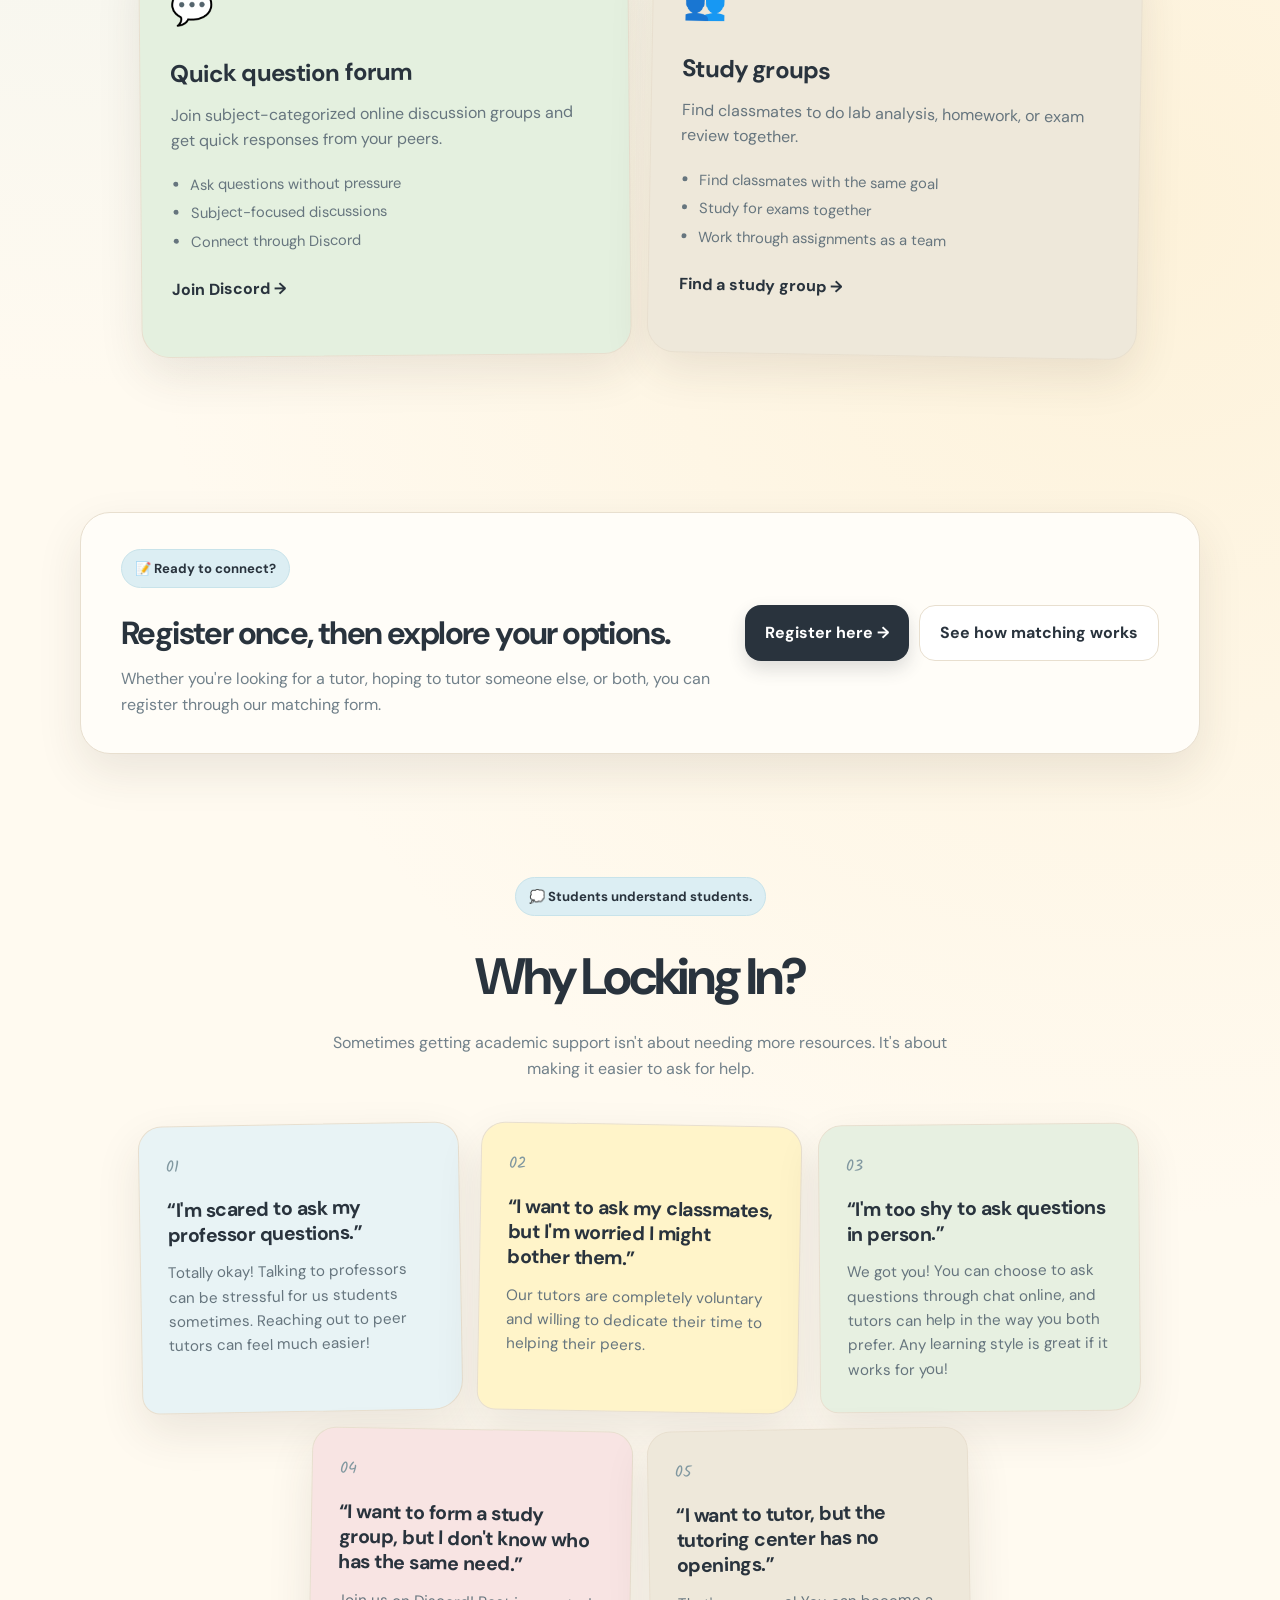
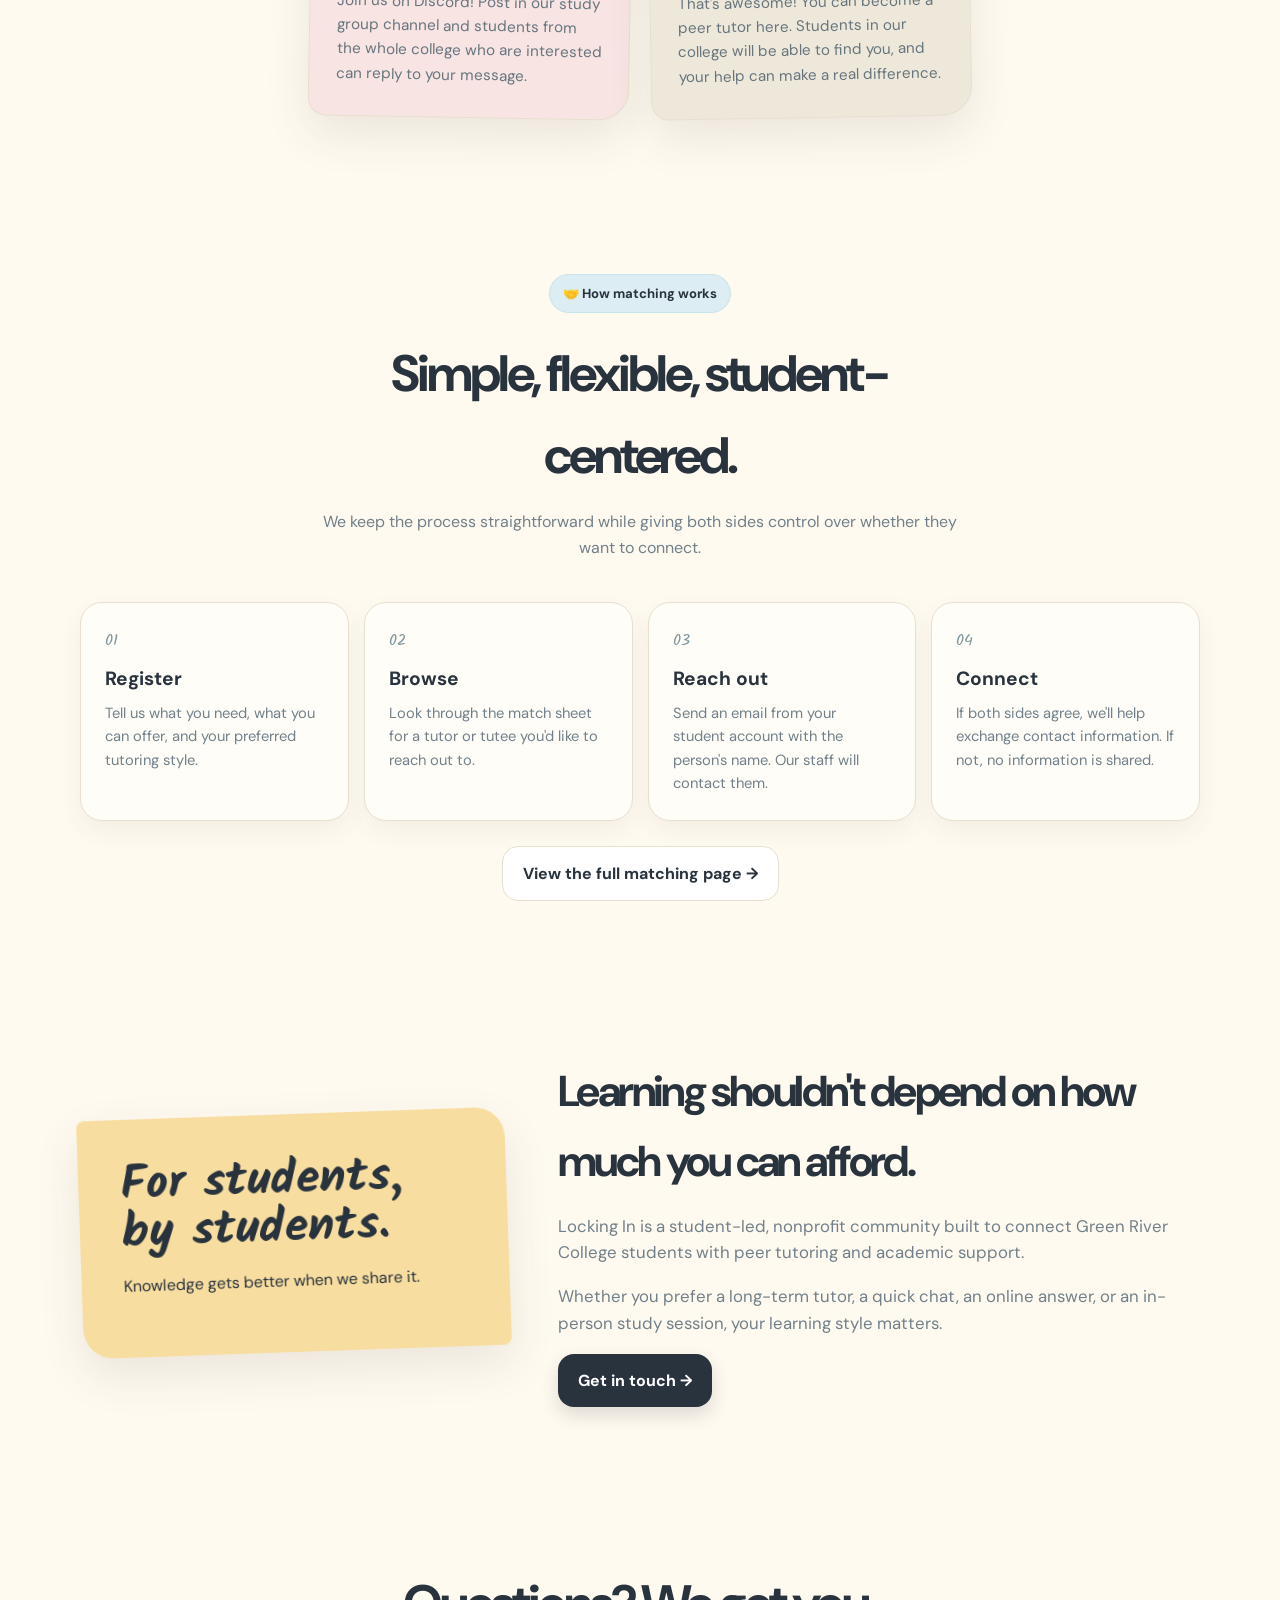
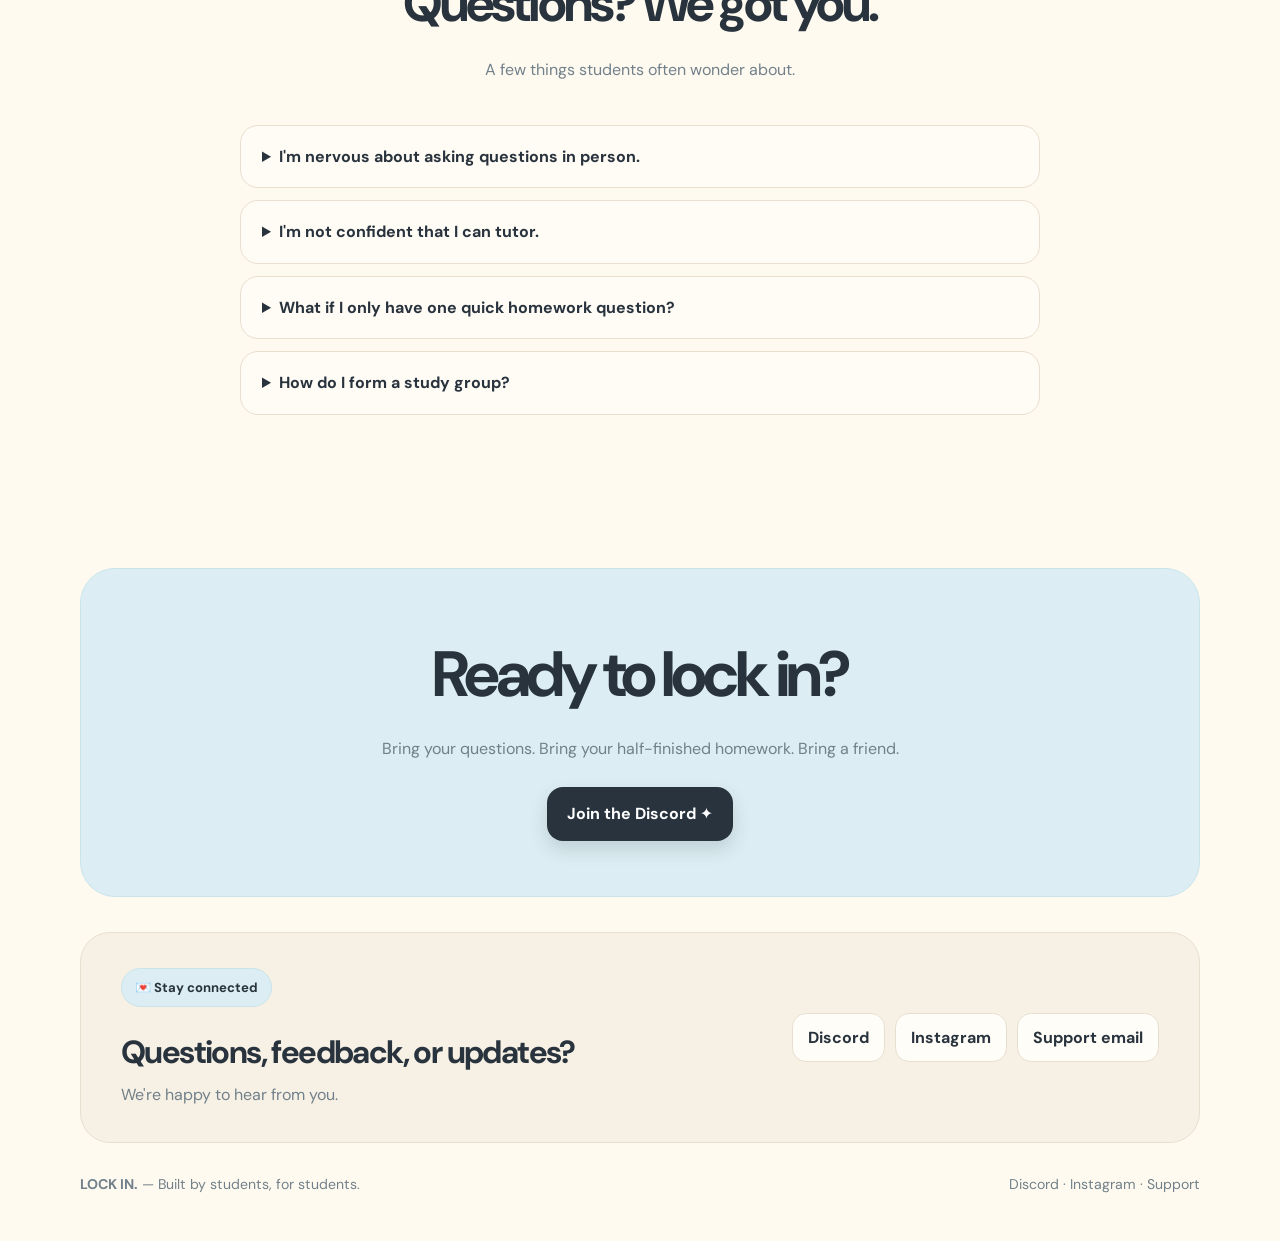
==== commit 59461842: "edited texts" ====
--- a/index.html
+++ b/index.html
@@ -3,7 +3,7 @@
 <head>
 <meta charset="UTF-8">
 <meta name="viewport" content="width=device-width, initial-scale=1.0">
-<title>Locking In — Cozy Study Space</title>
+<title>Locking In — GRC's Academic Community</title>
 <style>
 @import url('https://fonts.googleapis.com/css2?family=DM+Sans:wght@400;500;600;700&family=Kalam:wght@400;700&display=swap');
 
@@ -295,13 +295,14 @@
 
 <main>
 <section class="hero">
-  <span class="doodle d1">a little help goes a long way ↗</span>
-  <span class="doodle d2">you've got this ✦</span>
+  <span class="doodle d1">nobody has to fail the class</span>
+  <span class="doodle d2">study together ✦</span>
   <div class="container hero-grid">
     <div>
-      <div class="kicker">☁️ A cozy corner for Green River students</div>
-      <h1>Lock in.<br><span class="scribble">Together.</span></h1>
-      <p>Studying is hard enough. Find a peer tutor, ask a quick question, or meet classmates who are working toward the same goal.</p>
+      <div class="kicker">☁️ A cozy study space for Green River students</div>
+      <h1>Lock in<br><span class="scribble">together</span></h1>
+      <h3>       with students from all over the campus</h3>
+      <p>Studying is hard enough. Find a peer tutor, ask a quick question, or find classmates to lock in together.</p>
       <div class="actions" id="start">
         <a class="primary" href="#find">Find a tutor ✦</a>
         <a class="secondary" href="#groups">Find a study group</a>
@@ -312,8 +313,8 @@
         <div class="tape"></div>
         <h3>Today's little plan</h3>
         <ul>
-          <li>Finish calculus ✎</li>
-          <li>Ask that physics question</li>
+          <li>Start the first draft of my essay ✎</li>
+          <li>Ask that physics hw question</li>
           <li>Study with someone</li>
           <li>Take a break ☕</li>
         </ul>
@@ -327,19 +328,19 @@
 <section class="section" id="find">
   <div class="container">
     <div class="section-head">
-      <h2>Everything you need to <span class="scribble">lock in.</span></h2>
-      <p>No pressure. No judgment. Just students helping students.</p>
+      <h2>Get involved. <span class="scribble"> Get any help you want.</span></h2>
+      <p>No pressure. We've been here. Just students helping students.</p>
     </div>
     <div class="cards functions-grid">
       <article class="card">
         <div class="icon">🧑‍🏫</div>
         <h3>Find a tutor</h3>
-        <p>Falling behind in class? Have trouble with homework questions? Need study advice from peers?</p>
+        <p>Falling behind in class? Have trouble with homework questions? Need study advice? Your peers love to help!</p>
         <ul class="mini-list">
           <li>Online or offline</li>
           <li>Long-term or short-term</li>
           <li>Answer-questions-only options</li>
-          <li>Your needs and preferences matter</li>
+          <li>Your needs and preferences matter here</li>
         </ul>
         <a href="match_new.html">Start finding a tutor →</a>
       </article>
@@ -349,13 +350,13 @@
         <h3>Become a tutor</h3>
         <p>Help your peers while growing your own skills. Teaching is one of the best ways to reinforce what you know.</p>
         <ul class="mini-list">
+          <li>A meaningful volunteering opportunity</li>
+          <li>No set curriculum or rules. No skill requirements</li>
           <li>Help fellow students</li>
           <li>Gain teaching & communication skills</li>
           <li>Reinforce your own knowledge</li>
-          <li>A meaningful volunteering opportunity</li>
           <li>Choose online/offline or questions-only</li>
           <li>Long-term or short-term</li>
-          <li>No set curriculum or rules</li>
         </ul>
         <a href="match_new.html">Become a tutor →</a>
       </article>
@@ -484,10 +485,10 @@
       <p>A few things students often wonder about.</p>
     </div>
     <div class="faq">
-      <details><summary>I'm nervous about asking questions. Is that okay?</summary><p>Absolutely. You can choose the format that feels comfortable, including asking questions online.</p></details>
-      <details><summary>Can I become a tutor?</summary><p>Yes! Peer tutoring is a great way to reinforce your own knowledge while helping another student.</p></details>
-      <details><summary>What if I only have one quick homework question?</summary><p>That's exactly what the quick-question community is for. You don't need to commit to a long-term tutoring arrangement.</p></details>
-      <details><summary>Can I form a study group?</summary><p>Yes. Join the community, post what you're studying, and find classmates who want to work together.</p></details>
+      <details><summary>I'm nervous about asking questions in person.</summary><p> We got you! You can choose any format that feels comfortable, including asking questions online.</p></details>
+      <details><summary>I'm not confident that I can tutor.</summary><p>No worries! You don't need to know everything to tutor, and you won't be giving serious lectures onstage. You can help in many ways including explaining homework problems, sharing notes you took, or even share study advice.</p></details>
+      <details><summary>What if I only have one quick homework question?</summary><p>That's exactly what the quick-question forum is for. You don't need to commit to a long-term tutoring arrangement.</p></details>
+      <details><summary>How do I form a study group?</summary><p>Join our Discord, make a post, and find classmates/students who want to work together.</p></details>
     </div>
   </div>
 </section>
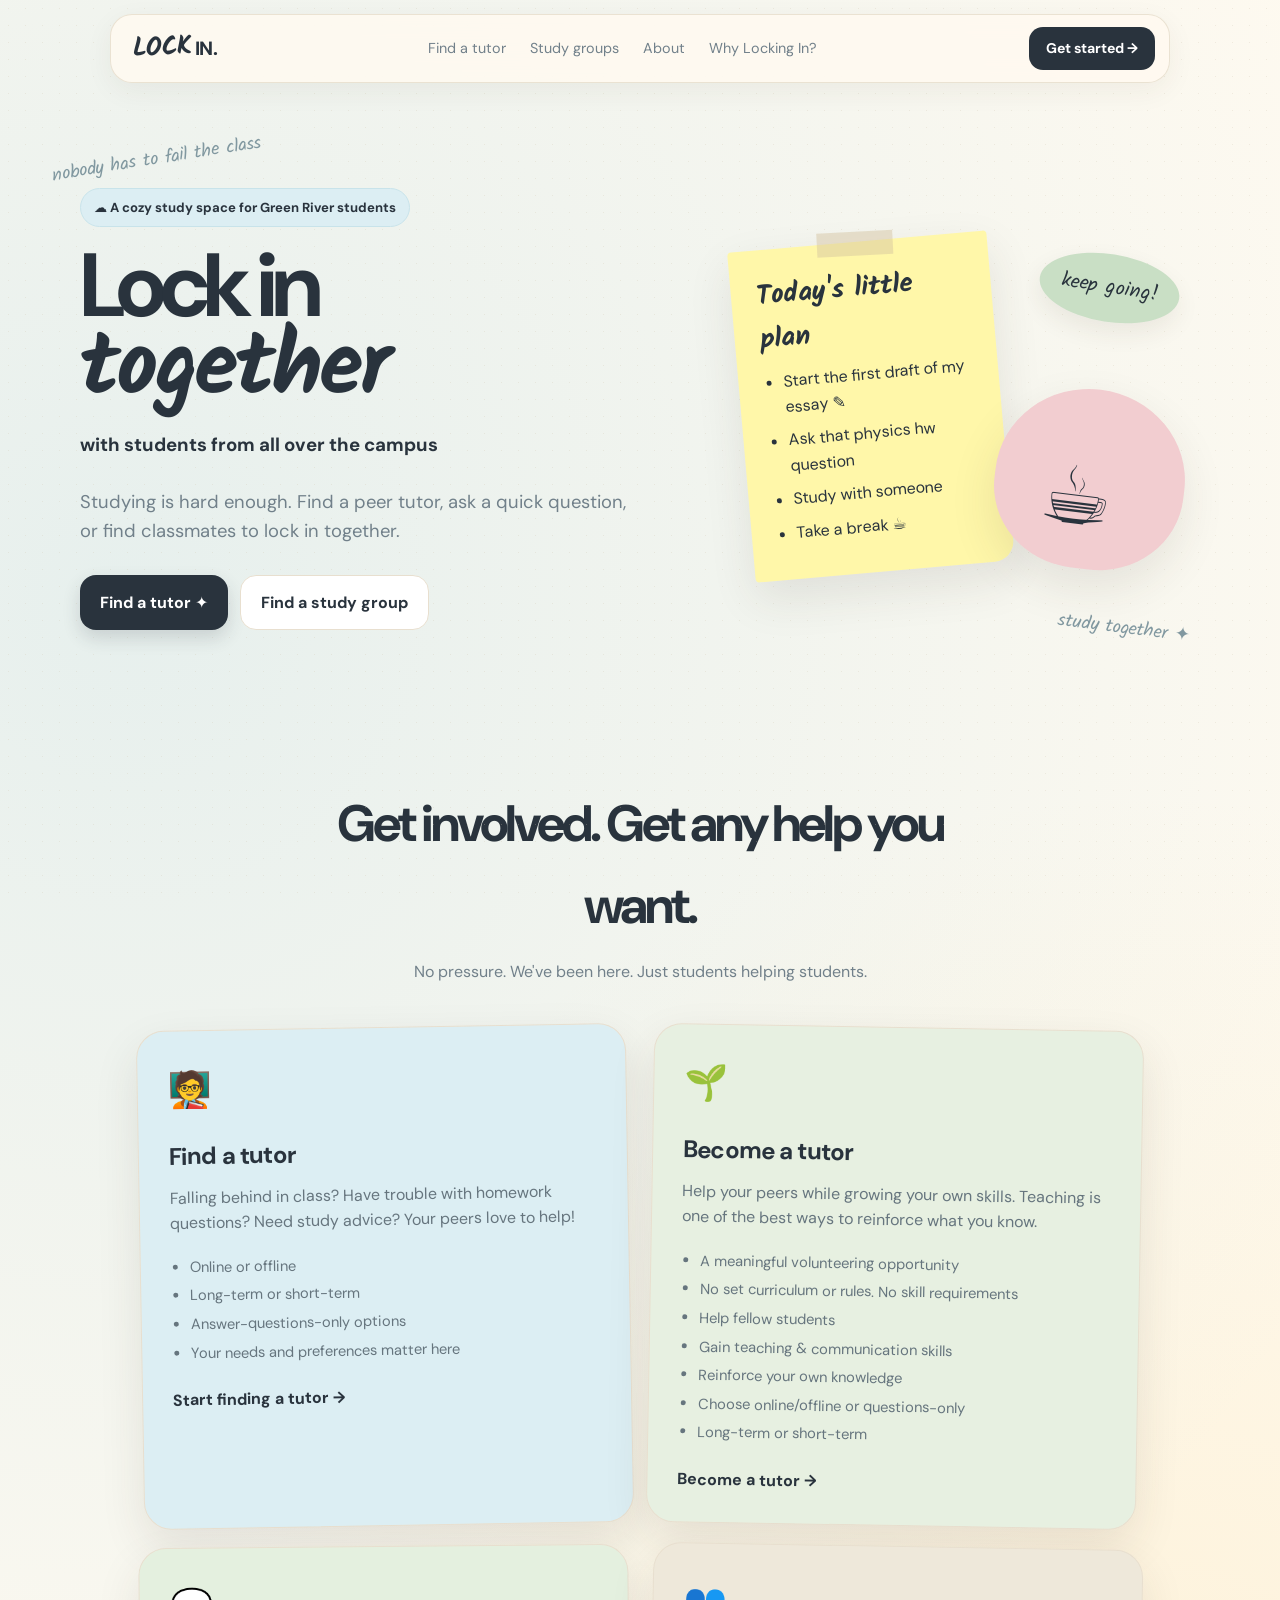
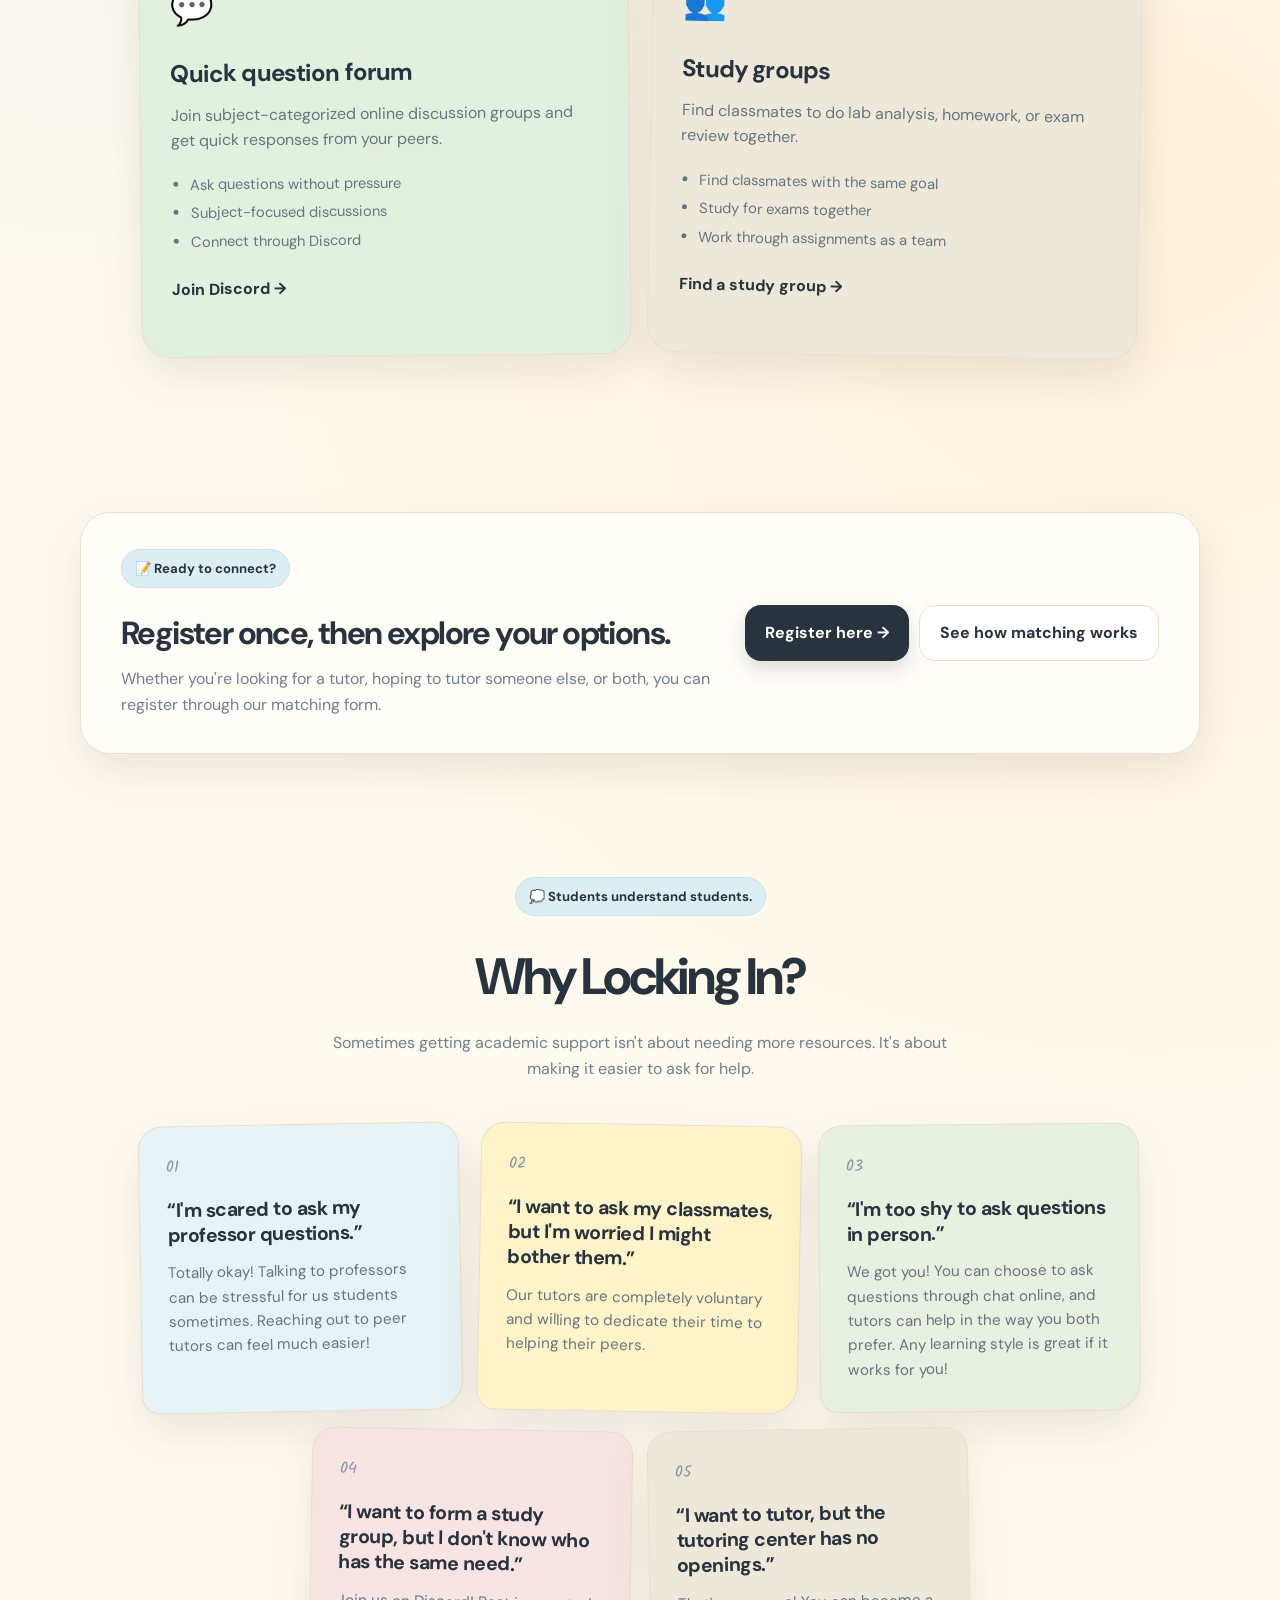
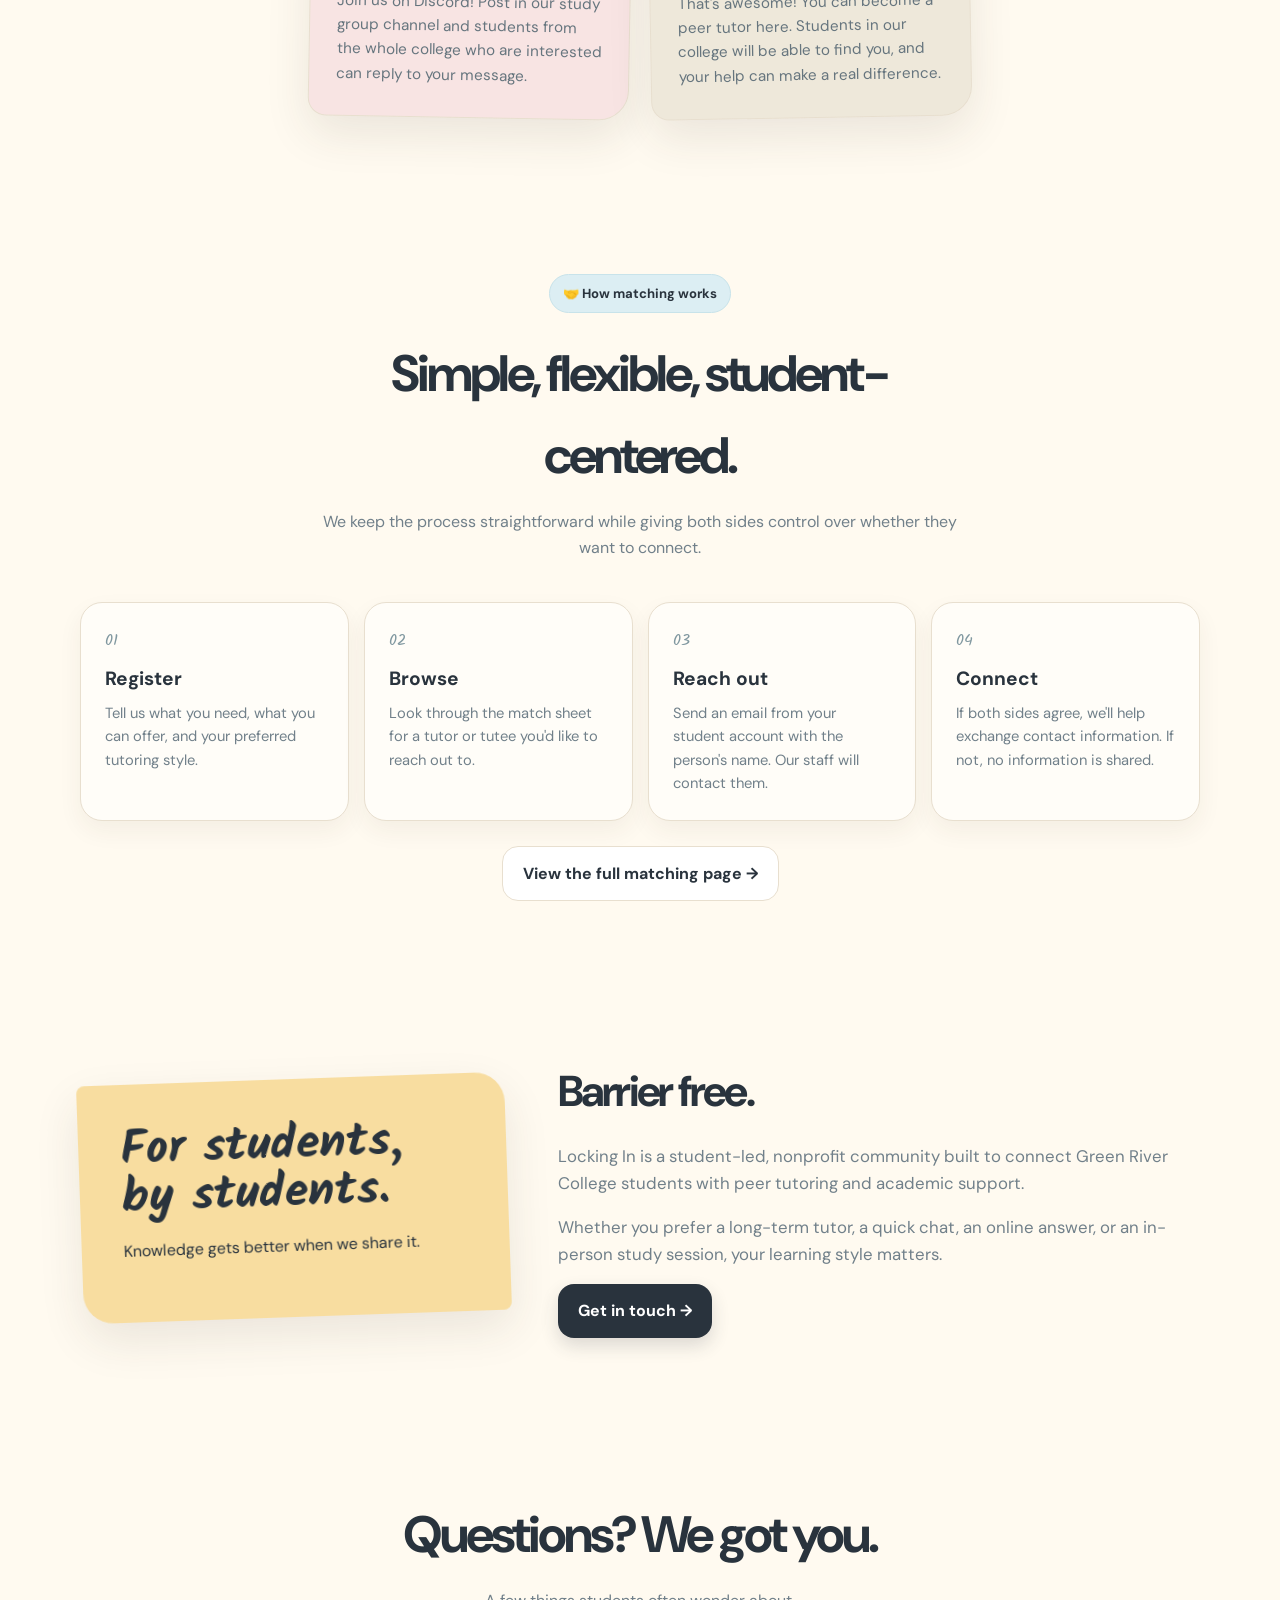
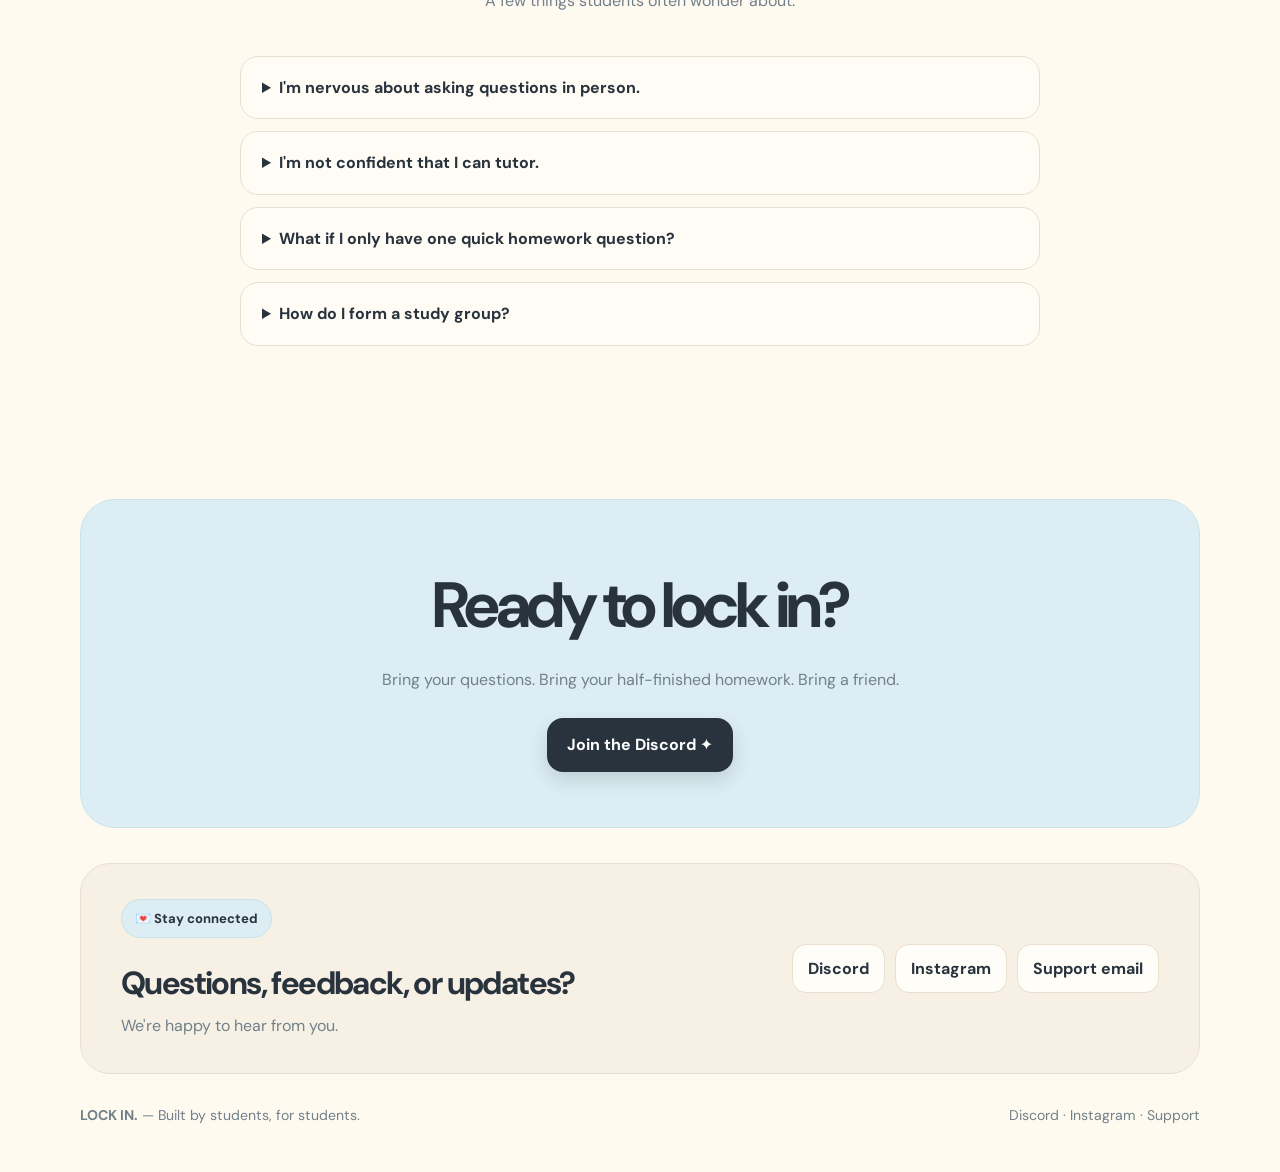
==== commit c24cb480: "changed texts" ====
--- a/index.html
+++ b/index.html
@@ -470,7 +470,7 @@
       <p>Knowledge gets better when we share it.</p>
     </div>
     <div class="about-text">
-      <h2>Learning shouldn't depend on how much you can afford.</h2>
+      <h2>Barrier free.</h2>
       <p>Locking In is a student-led, nonprofit community built to connect Green River College students with peer tutoring and academic support.</p>
       <p>Whether you prefer a long-term tutor, a quick chat, an online answer, or an in-person study session, your learning style matters.</p>
       <a class="primary" href="#contact">Get in touch →</a>
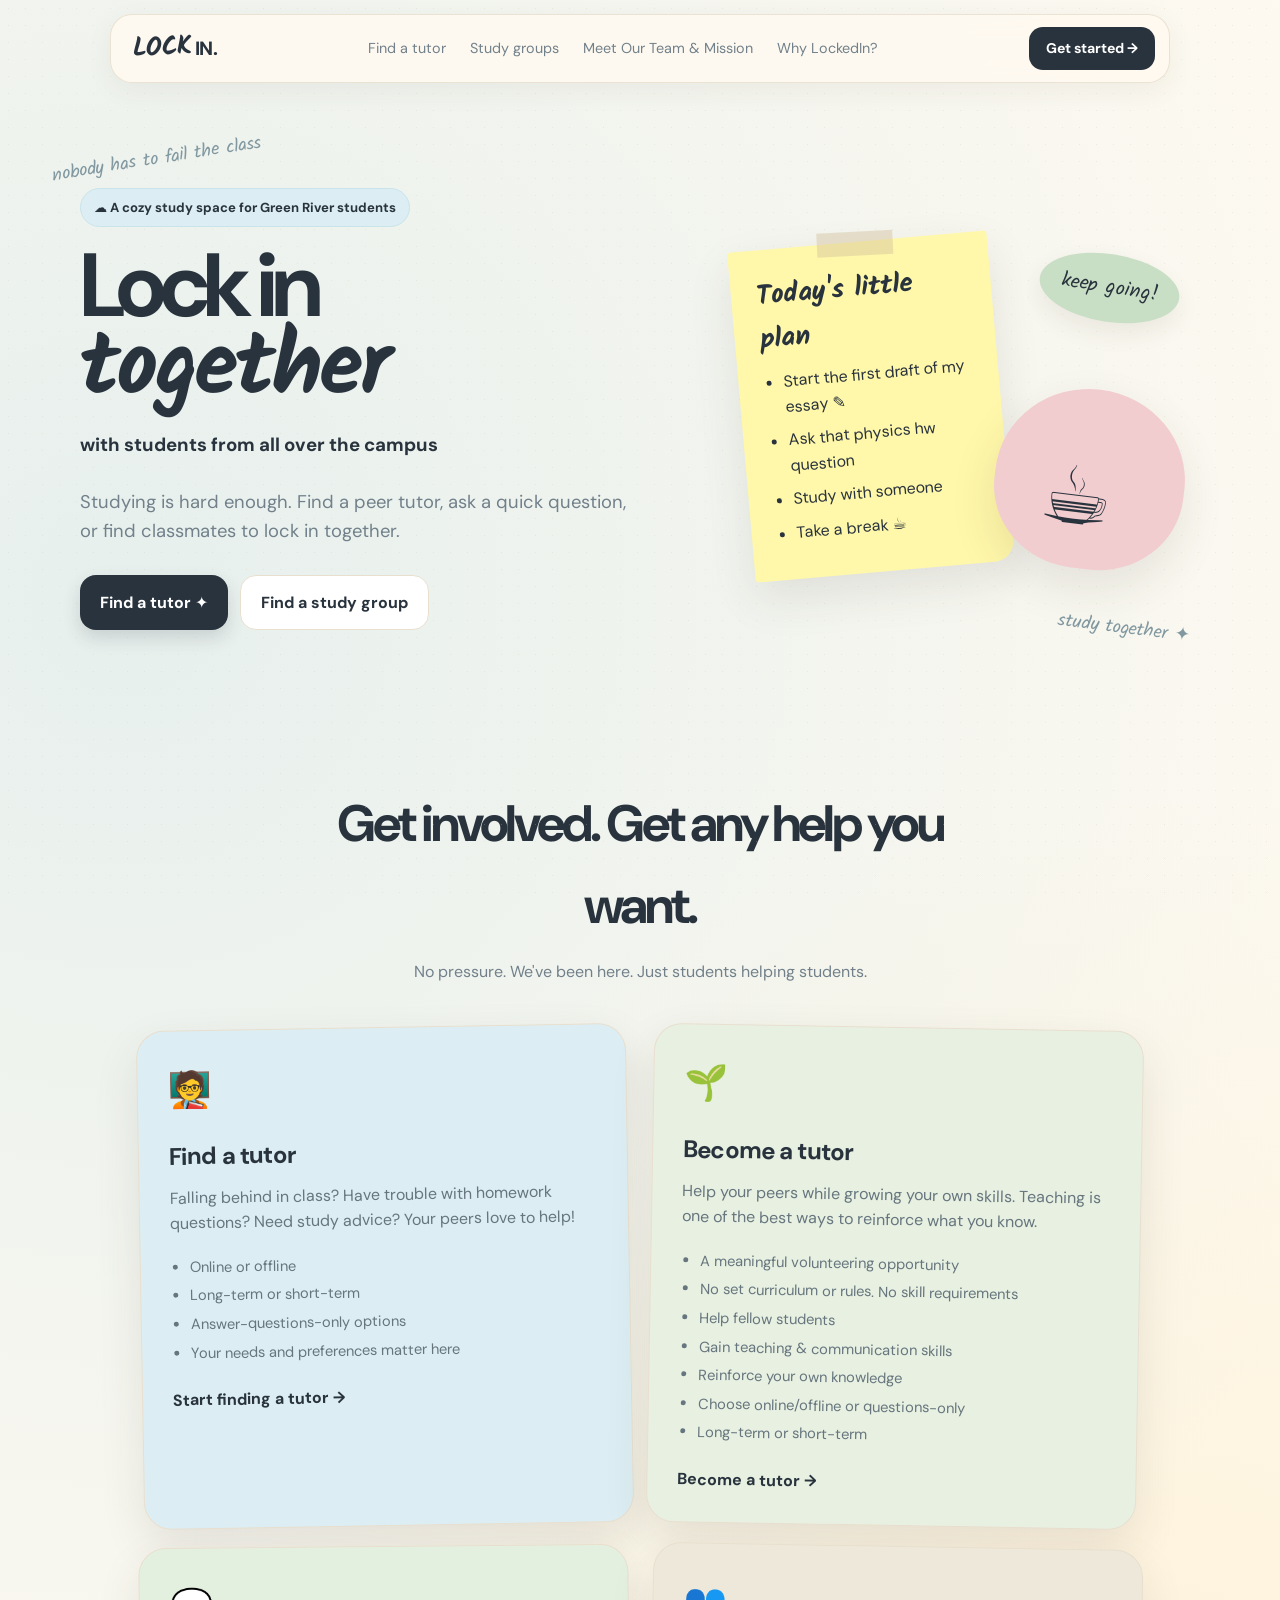
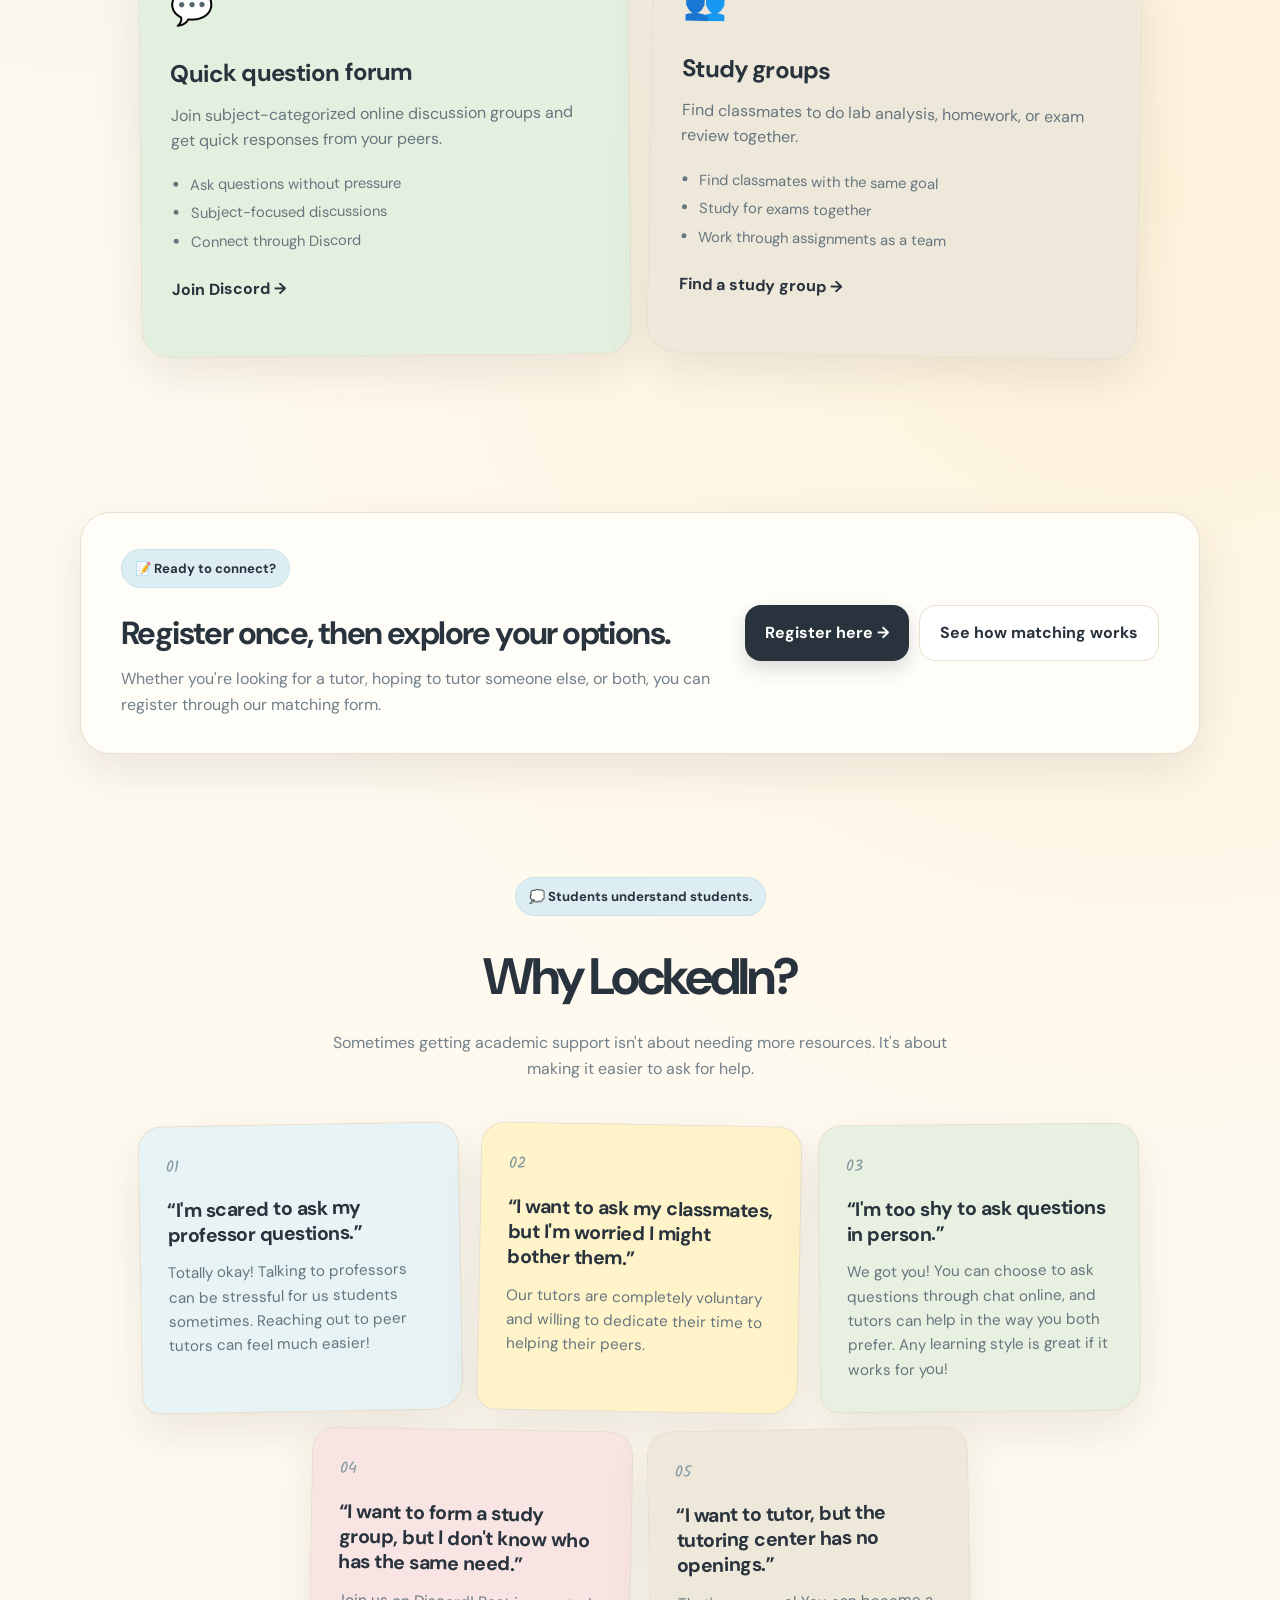
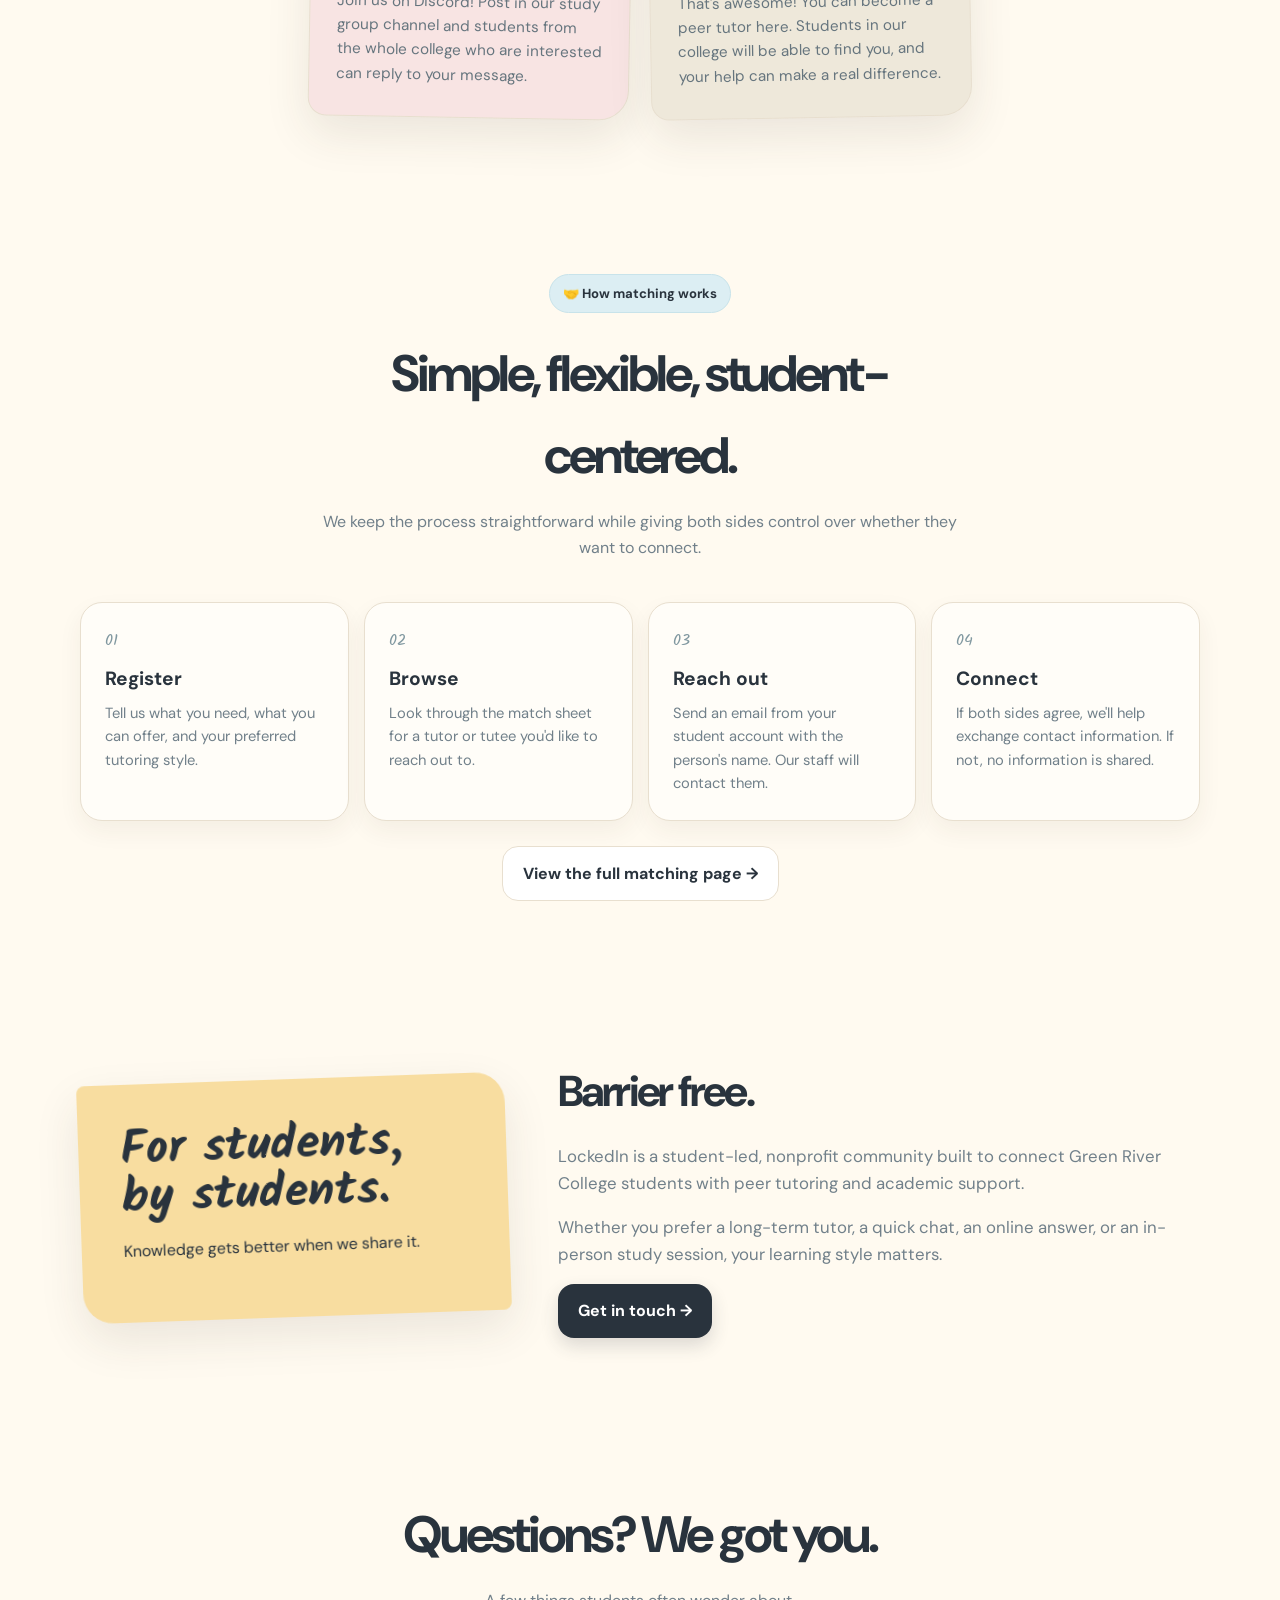
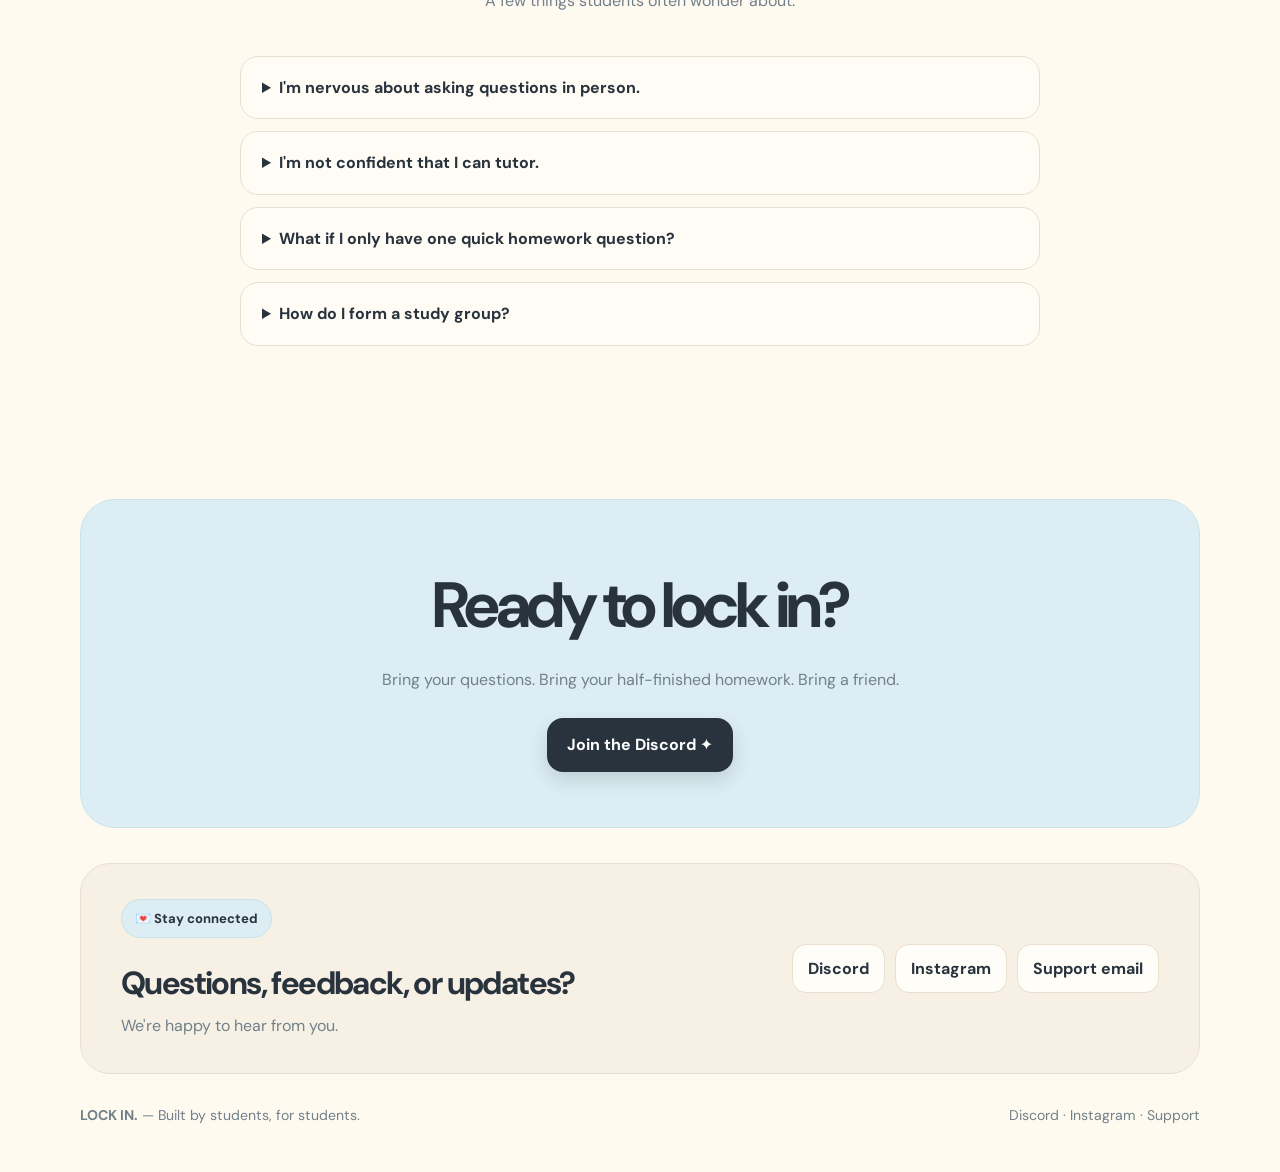
==== commit bd356946: "added mission page" ====
--- a/index.html
+++ b/index.html
@@ -3,7 +3,7 @@
 <head>
 <meta charset="UTF-8">
 <meta name="viewport" content="width=device-width, initial-scale=1.0">
-<title>Locking In — GRC's Academic Community</title>
+<title>LockedIn — GRC's Academic Community</title>
 <style>
 @import url('https://fonts.googleapis.com/css2?family=DM+Sans:wght@400;500;600;700&family=Kalam:wght@400;700&display=swap');
 
@@ -287,8 +287,8 @@
   <div class="navlinks">
     <a href="match_new.html">Find a tutor</a>
     <a href="#groups">Study groups</a>
-    <a href="#about">About</a>
-    <a href="#why">Why Locking In?</a>
+    <a href="mission.html">Meet Our Team & Mission</a>
+    <a href="#why">Why LockedIn?</a>
   </div>
   <a class="navbtn" href="#start">Get started →</a>
 </nav>
@@ -408,7 +408,7 @@
   <div class="container">
     <div class="section-head">
       <div class="kicker">💭 Students understand students.</div>
-      <h2>Why <span class="scribble">Locking In?</span></h2>
+      <h2>Why <span class="scribble">LockedIn?</span></h2>
       <p>Sometimes getting academic support isn't about needing more resources. It's about making it easier to ask for help.</p>
     </div>
 
@@ -471,7 +471,7 @@
     </div>
     <div class="about-text">
       <h2>Barrier free.</h2>
-      <p>Locking In is a student-led, nonprofit community built to connect Green River College students with peer tutoring and academic support.</p>
+      <p>LockedIn is a student-led, nonprofit community built to connect Green River College students with peer tutoring and academic support.</p>
       <p>Whether you prefer a long-term tutor, a quick chat, an online answer, or an in-person study session, your learning style matters.</p>
       <a class="primary" href="#contact">Get in touch →</a>
     </div>
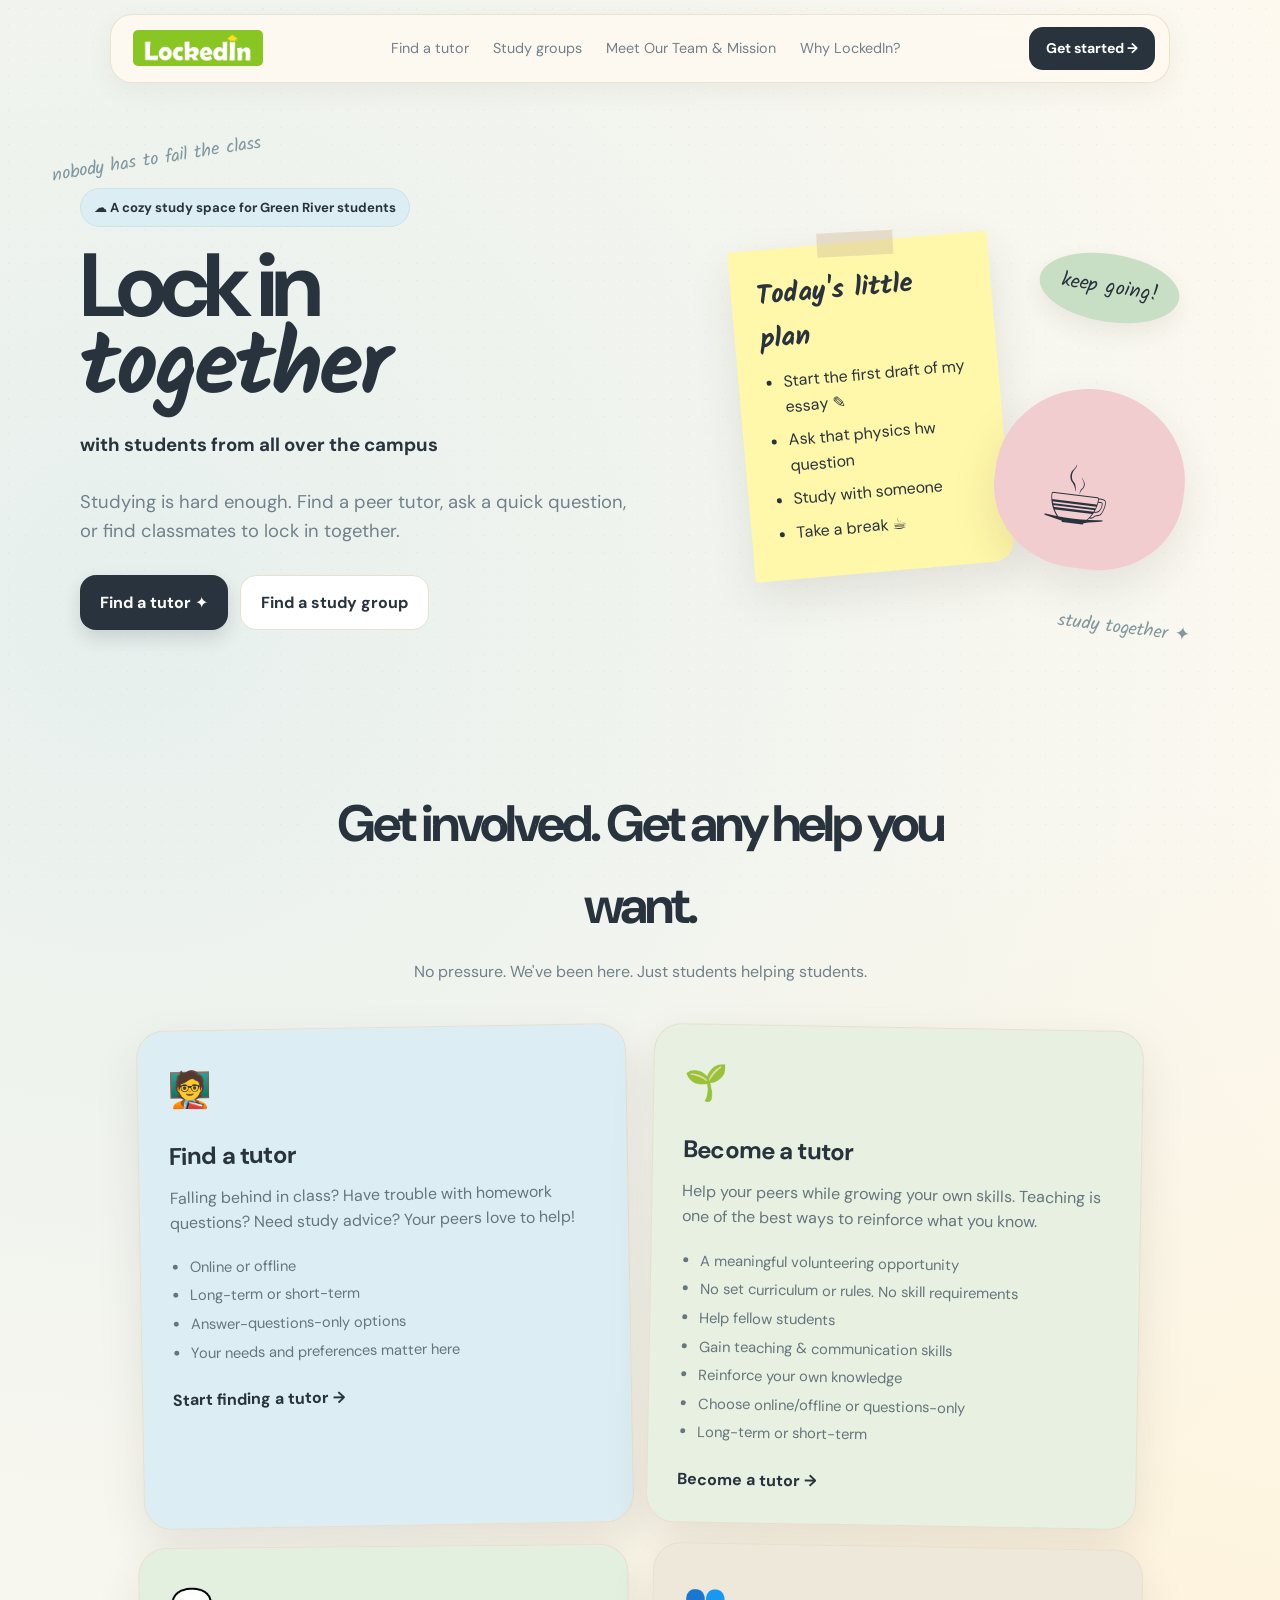
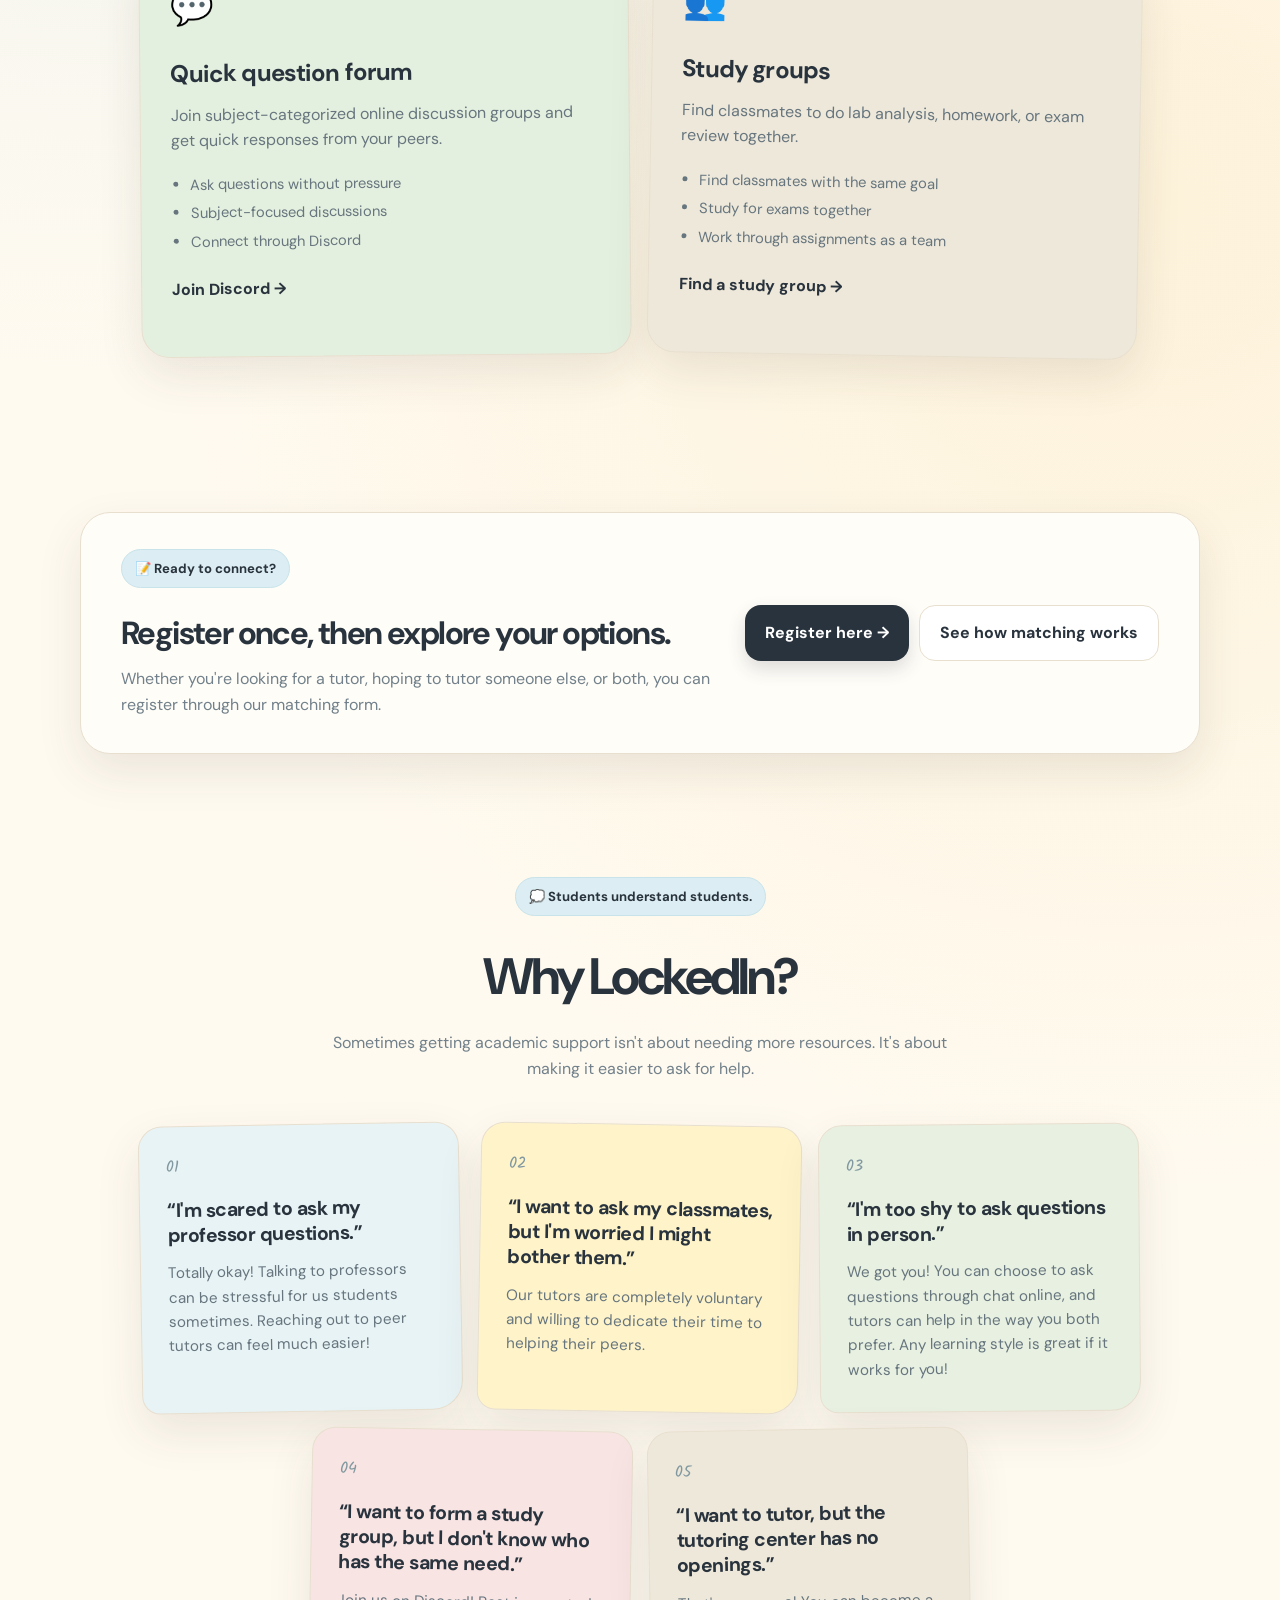
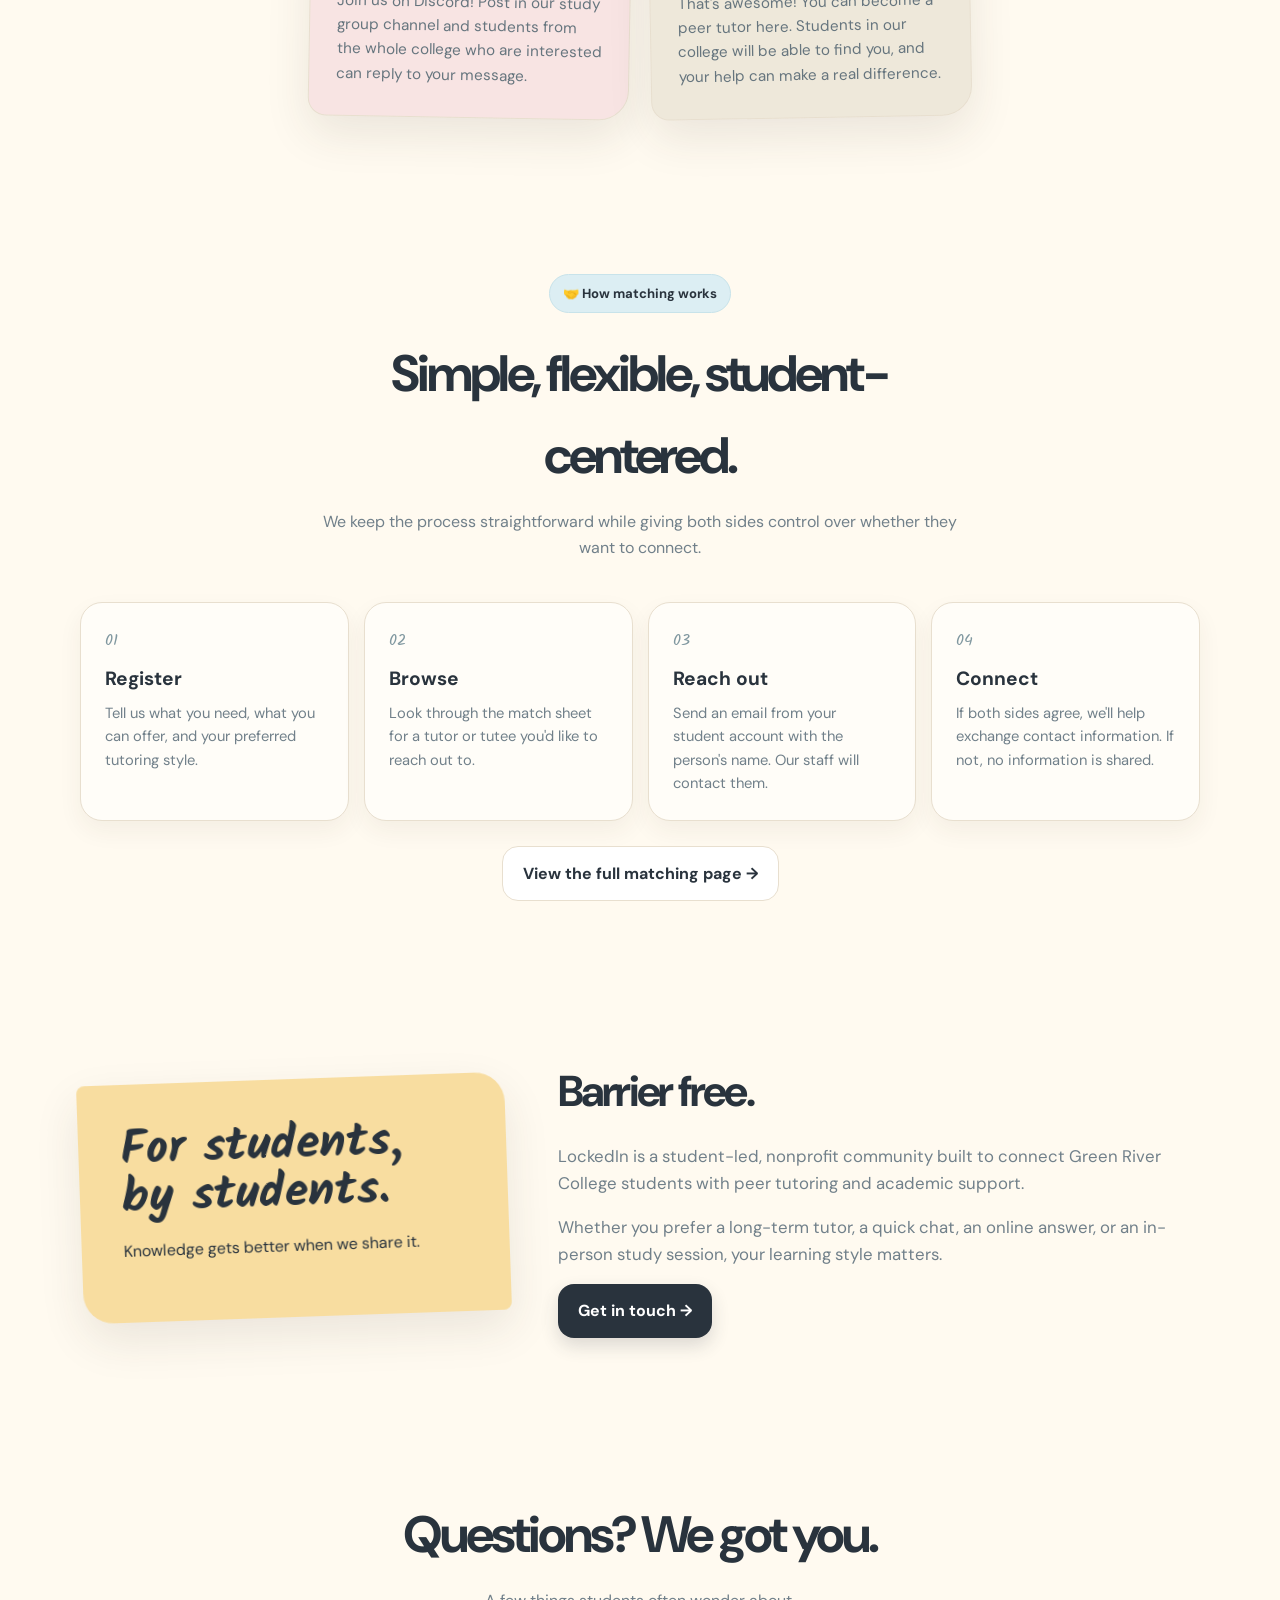
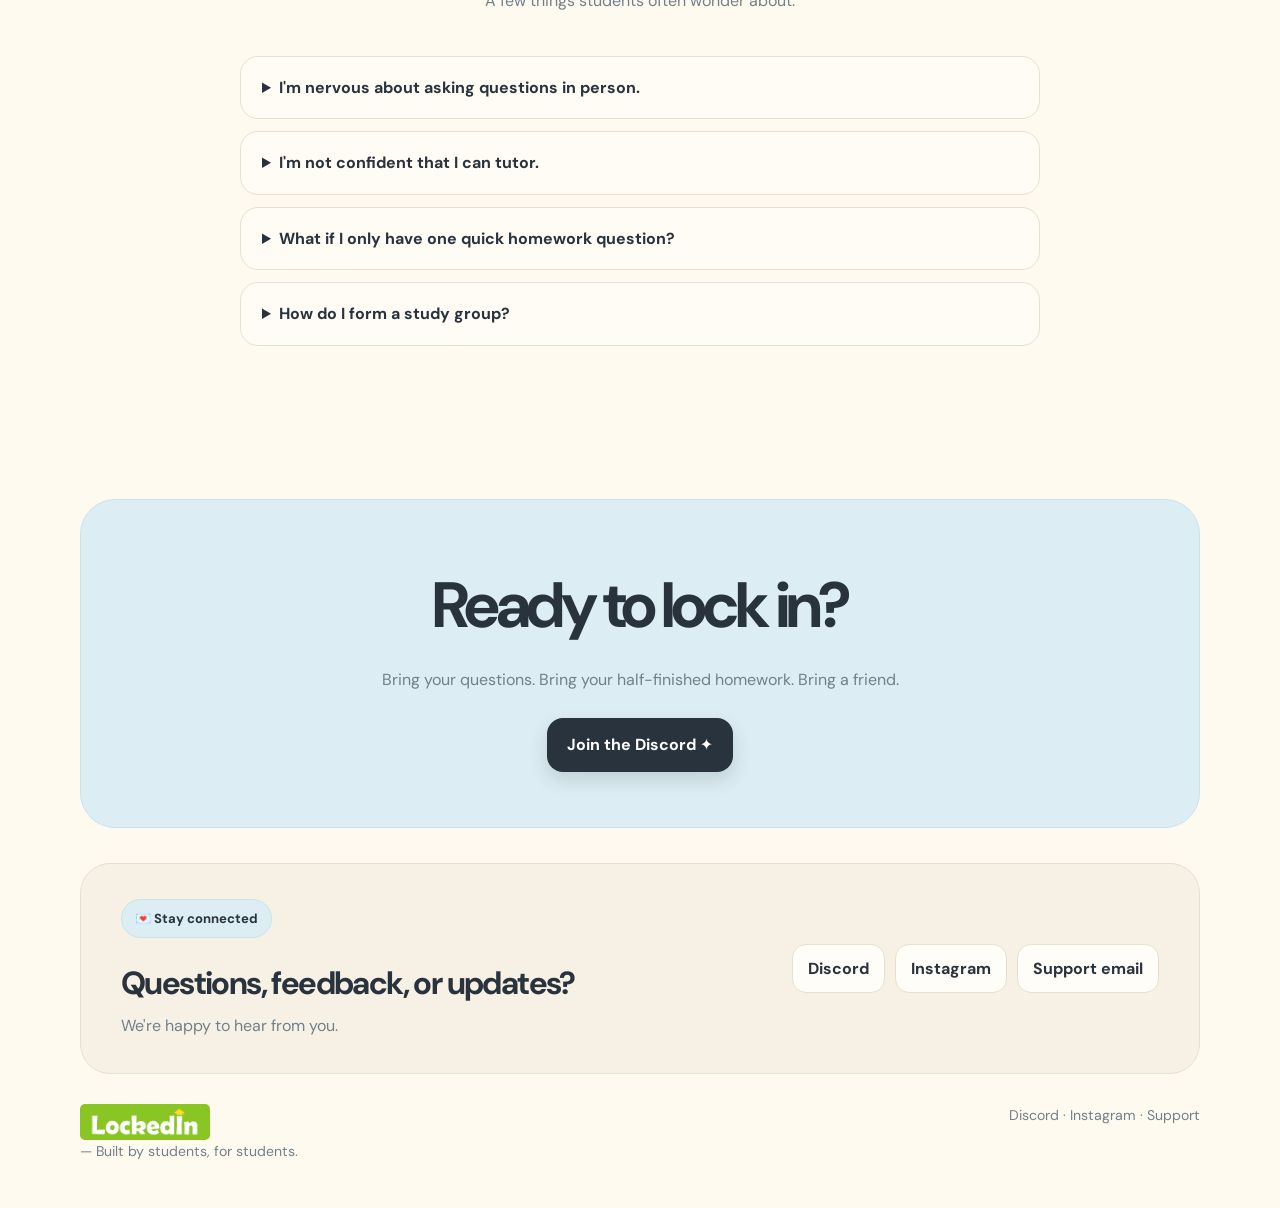
==== commit 896ab4f8: "replaced icon with logo design" ====
--- a/index.html
+++ b/index.html
@@ -50,8 +50,18 @@
   border:1px solid rgba(232,223,207,.9);border-radius:22px;
   box-shadow:0 8px 28px rgba(62,53,39,.06);
 }
-.logo{font-weight:800;letter-spacing:-.04em;font-size:1.2rem}
-.logo span{display:inline-block;transform:rotate(-2deg);font-family:Kalam,cursive;font-size:1.35em}
+.logo {
+    display: flex;
+    align-items: center;
+    text-decoration: none;
+}
+
+.logo img {
+    width: 130px;
+    height: auto;
+    display: block;
+    border-radius: 5px;
+}
 .navlinks{display:flex;gap:24px;font-size:.9rem;color:var(--muted)}
 .navlinks a:hover{color:var(--ink)}
 .navbtn{
@@ -283,7 +293,7 @@
 <body>
 
 <nav>
-  <a class="logo" href="#"><span>LOCK</span> IN.</a>
+  <a class="logo" href="#"><img src="logo.png" alt="Locking In"></a>
   <div class="navlinks">
     <a href="match_new.html">Find a tutor</a>
     <a href="#groups">Study groups</a>
@@ -518,7 +528,9 @@
 </section>
 
 <footer class="container">
-  <div><strong>LOCK IN.</strong> — Built by students, for students.</div>
+  <div><a class="logo" href="index.html">
+    <img src="logo.png" alt="Locking In">
+</a> — Built by students, for students.</div>
   <div>
     <a href="https://discord.gg/nTNX9pep7" target="_blank" rel="noopener noreferrer">Discord</a>
     · <a href="https://www.instagram.com/lockingin.grc?igsh=MWtwNnF1YmJ5eG1uag%3D%3D&utm_source=qr" target="_blank" rel="noopener noreferrer">Instagram</a>
